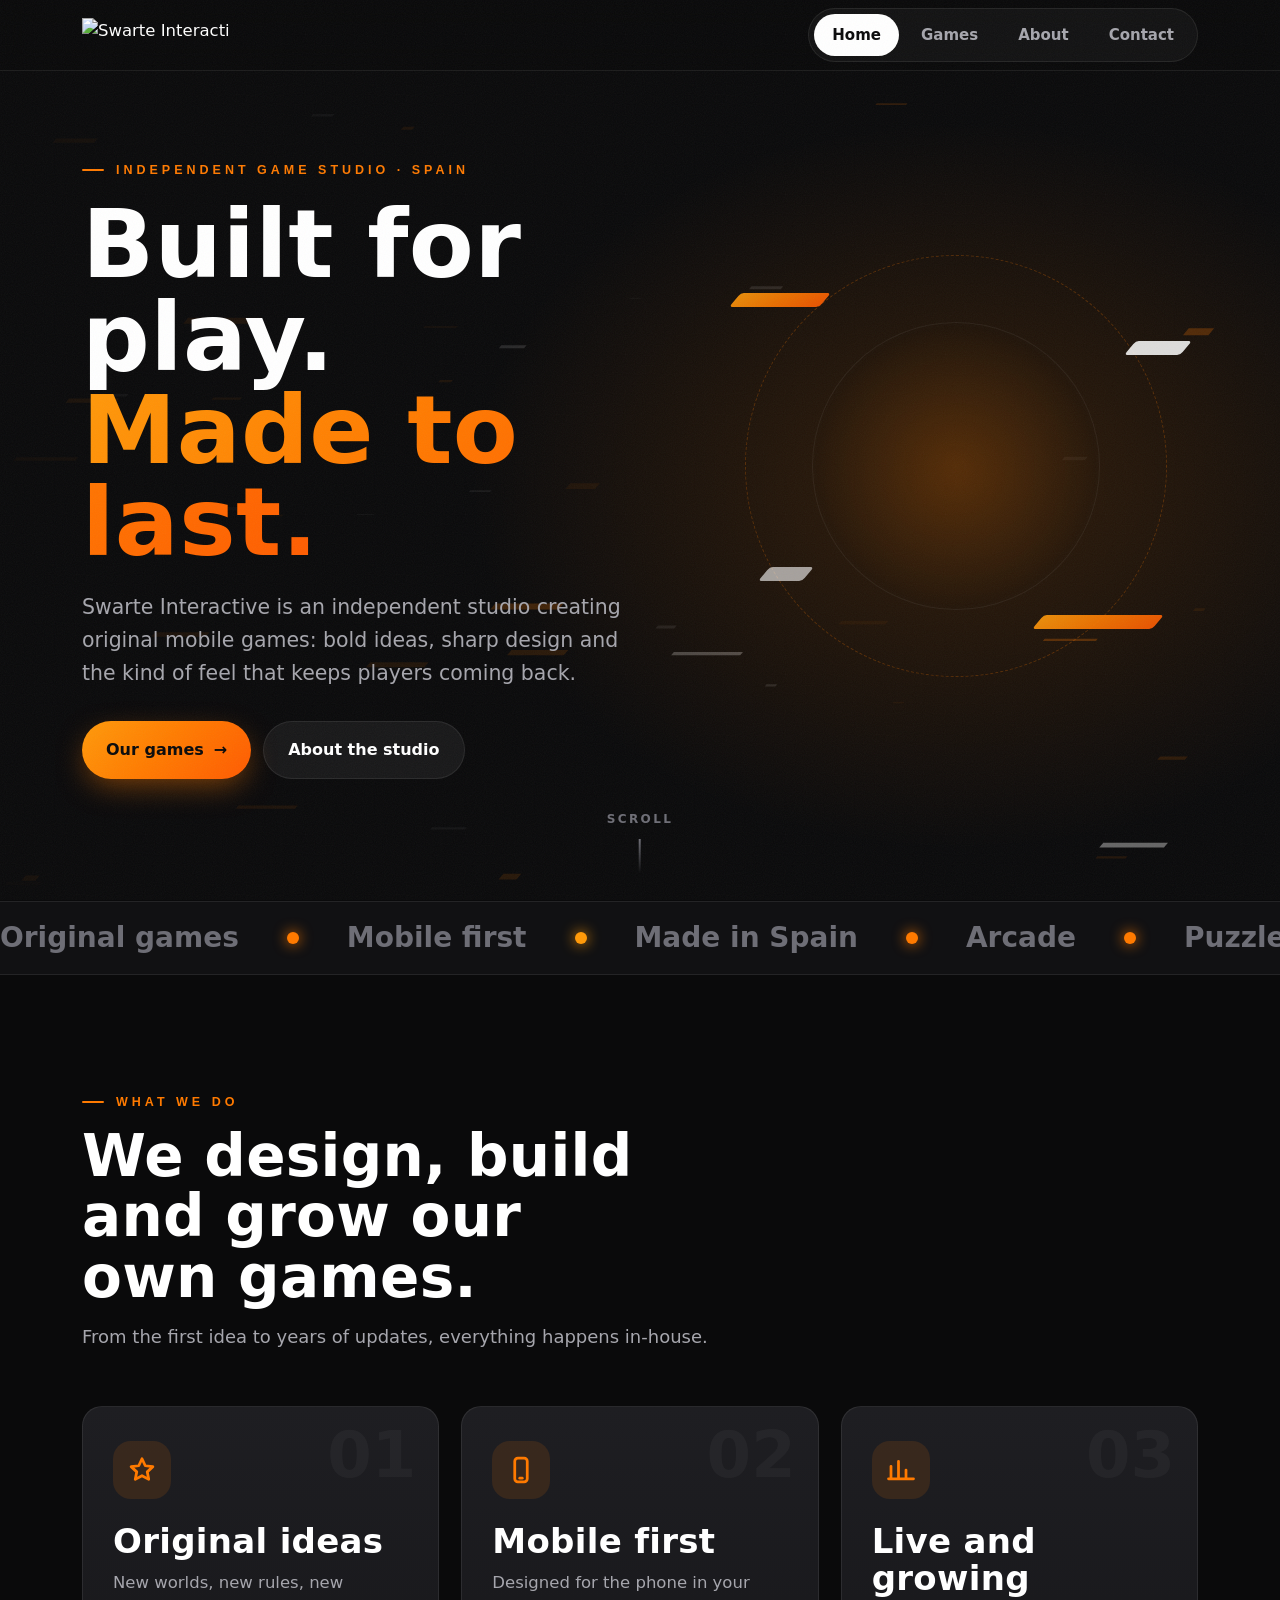
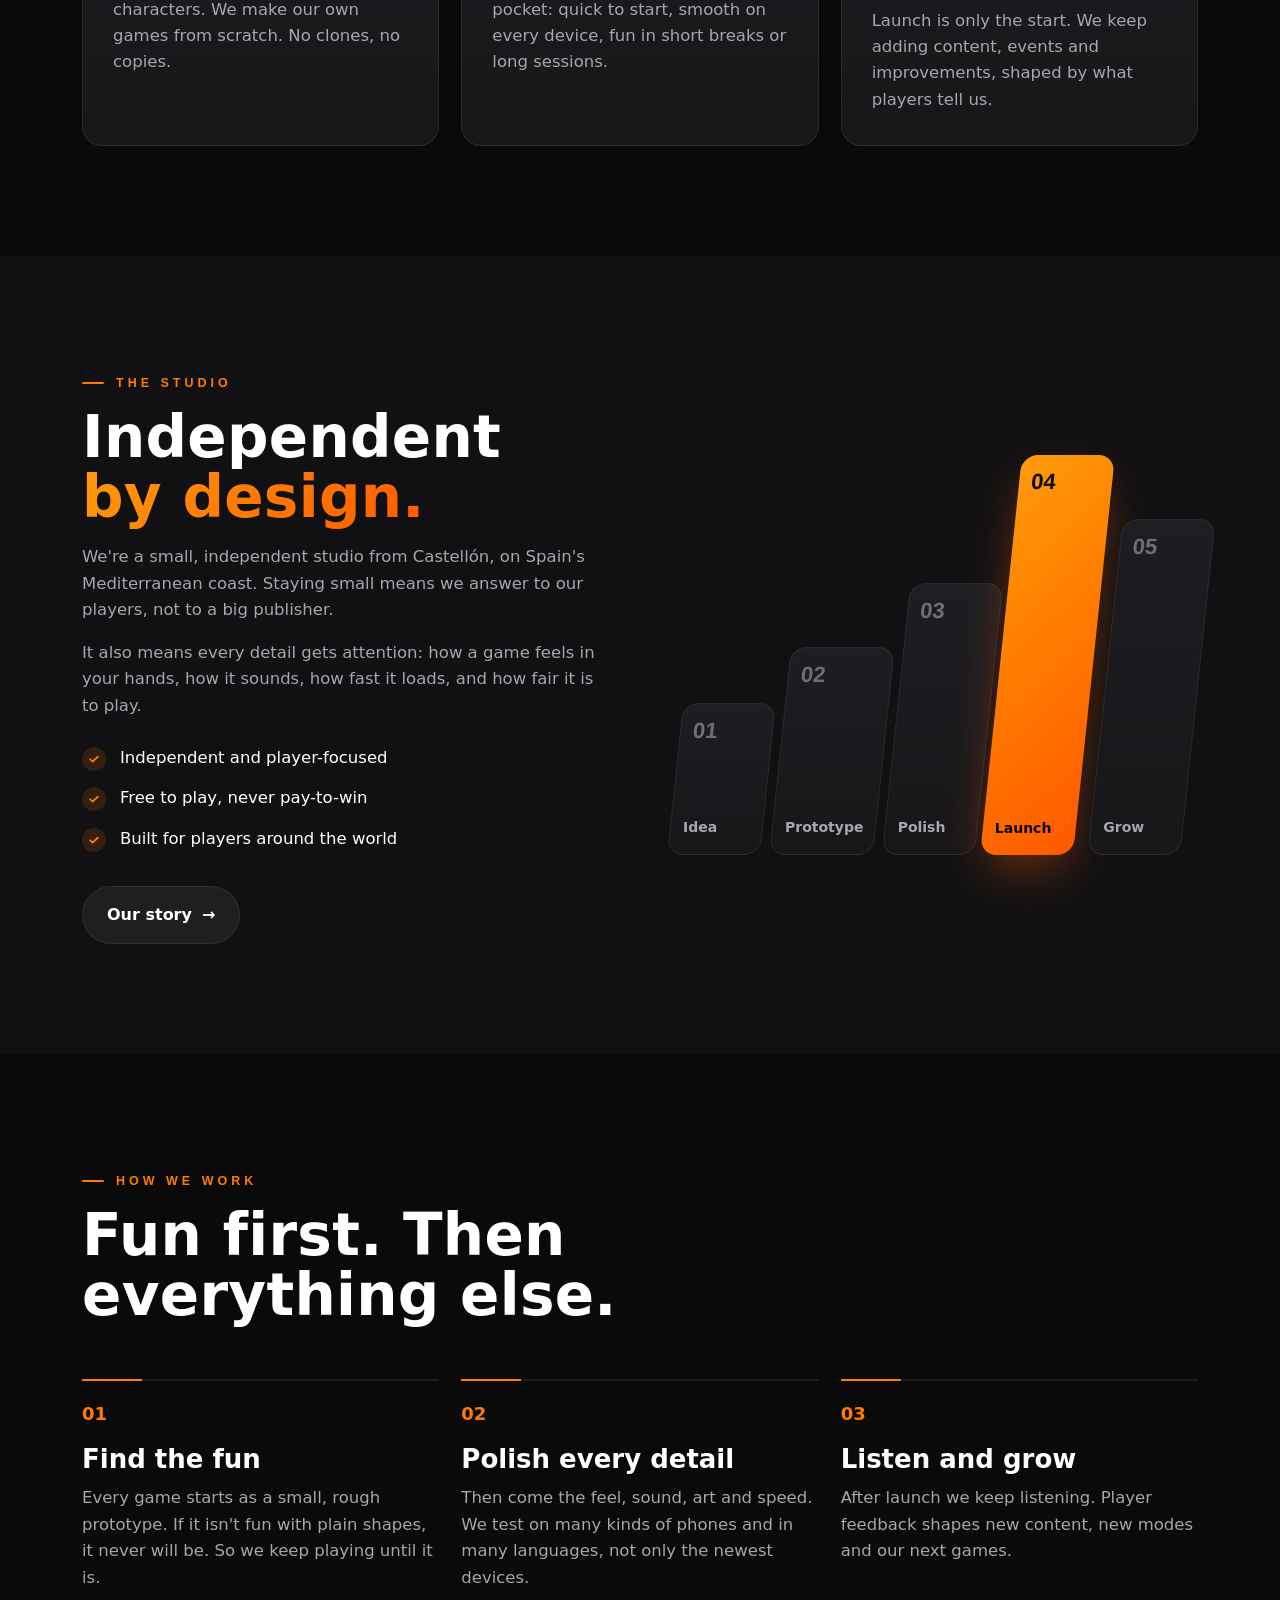
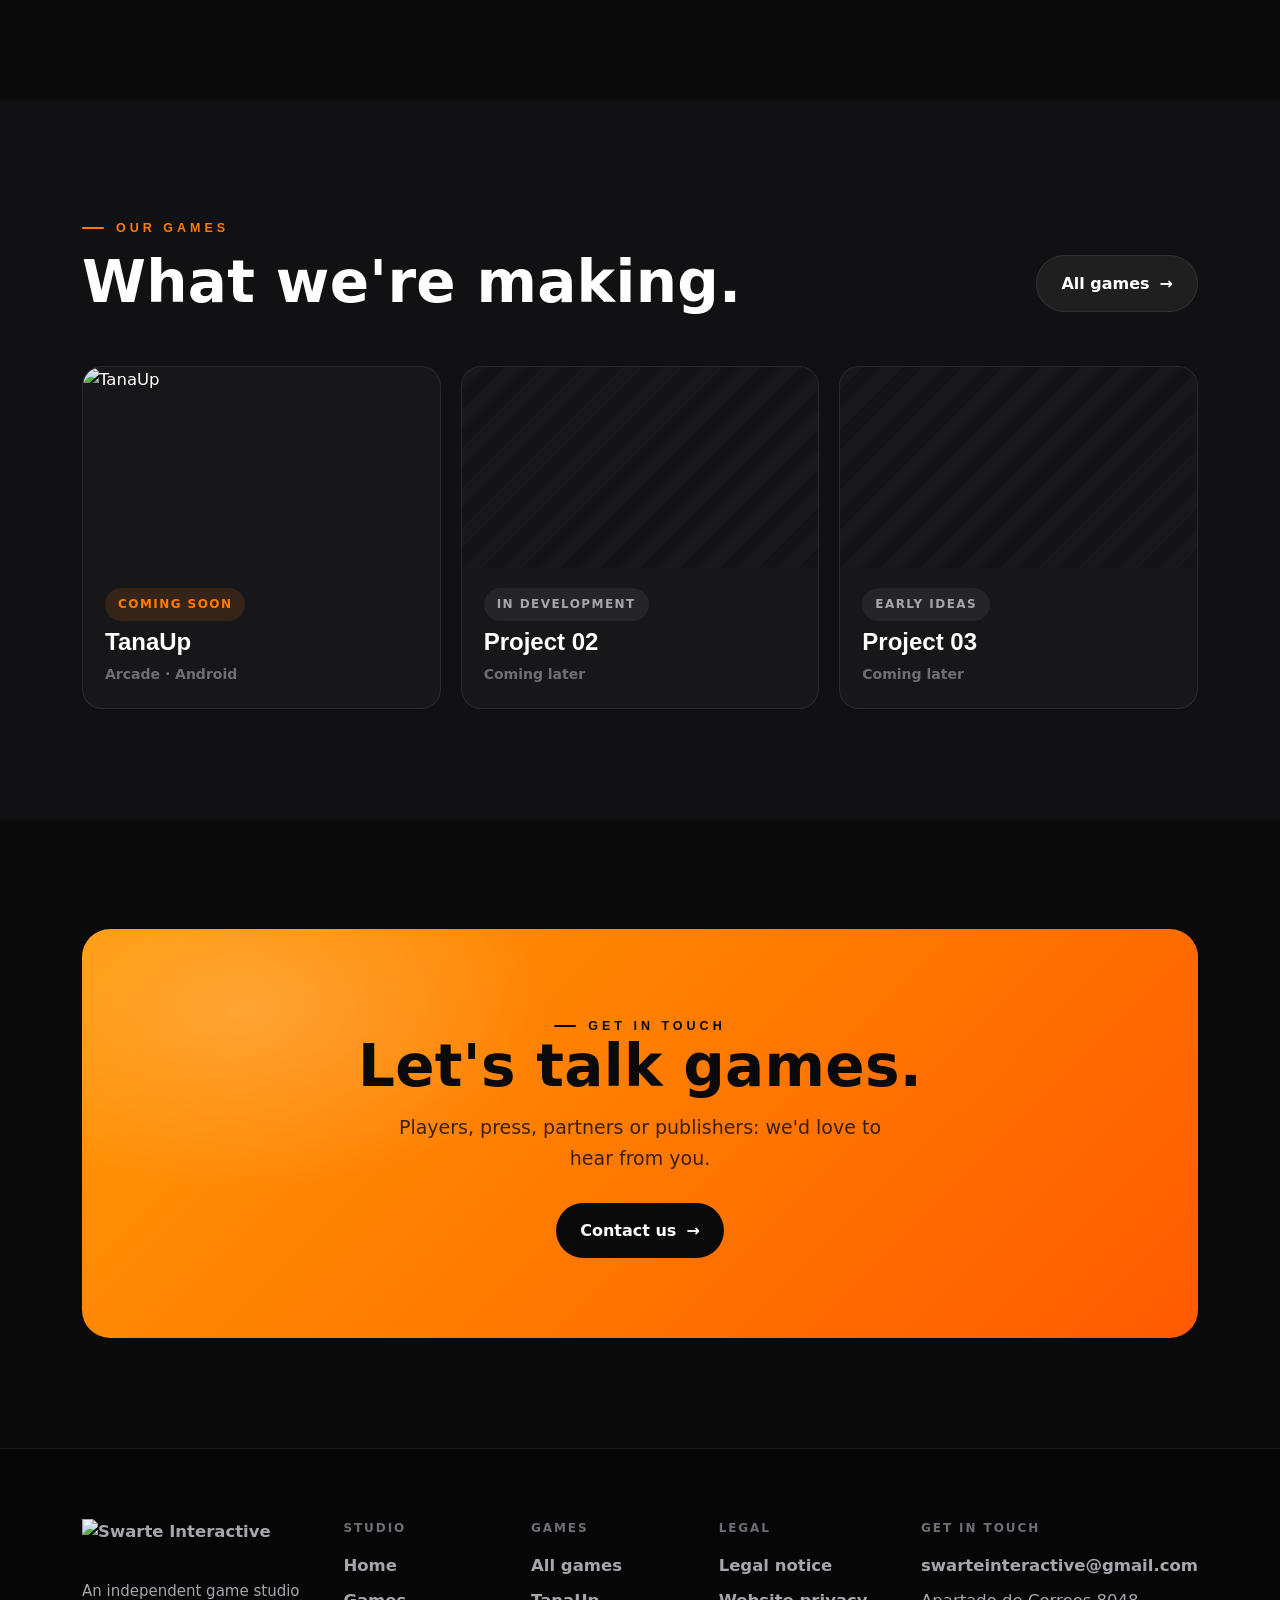
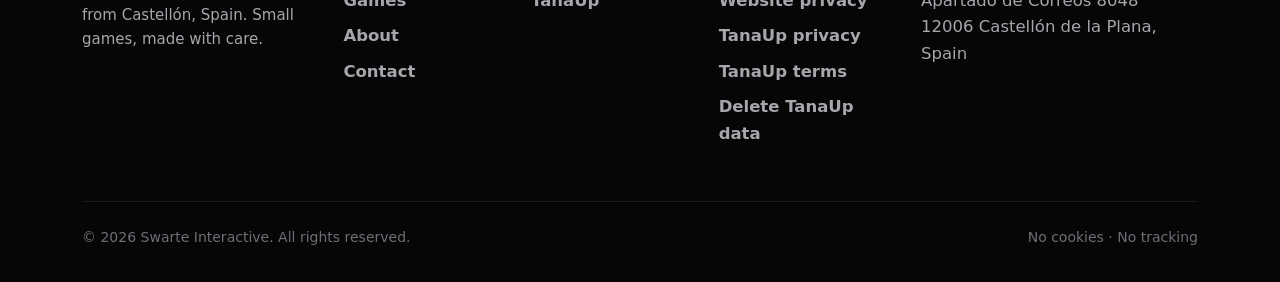
==== index.html @ c7f87360 "Add website pages" ====
<!doctype html>
<html lang="en">
<head>
<meta charset="utf-8">
<meta name="viewport" content="width=device-width,initial-scale=1,viewport-fit=cover">
<title>Swarte Interactive – independent game studio</title>
<meta name="description" content="Swarte Interactive is an independent game studio in Castellón, Spain, making bright, joyful mobile games.">
<meta property="og:title" content="Swarte Interactive – independent game studio">
<meta property="og:description" content="Swarte Interactive is an independent game studio in Castellón, Spain, making bright, joyful mobile games.">
<meta name="theme-color" content="#0a0a0b">
<meta property="og:image" content="https://swarteinteractive-design.github.io/brand/logo-original.jpg">
<link rel="icon" type="image/png" href="favicon.png">
<link rel="apple-touch-icon" href="brand/apple-touch-icon.png">
<link rel="stylesheet" href="fonts.css">
<link rel="stylesheet" href="site.css">
<script>/* studio intro: play once per visit */try{if(!sessionStorage.getItem('swIntro')&&!(window.matchMedia&&matchMedia('(prefers-reduced-motion: reduce)').matches))document.documentElement.classList.add('intro-on')}catch(e){document.documentElement.classList.add('intro-on')}</script>
</head>
<body class="">
<div id="intro" aria-label="Swarte Interactive intro">
  <video playsinline preload="auto"></video>
  <button class="intro-sound" type="button" hidden>🔊 Sound on</button>
  <button class="intro-skip" type="button">Skip ›</button>
</div>
<div class="grain" aria-hidden="true"></div>
<header class="top">
  <div class="wrap">
    <a class="brand" href="index.html"><img class="logo" src="brand/logo-full.png" alt="Swarte Interactive" width="1460" height="337"></a>
    <button class="menu-btn" aria-label="Menu" aria-expanded="false"><span></span><span></span><span></span></button>
    <ul class="tabs"><li><a href="index.html" aria-current="page">Home</a></li><li><a href="games.html">Games</a></li><li><a href="about.html">About</a></li><li><a href="contact.html">Contact</a></li></ul>
  </div>
</header>
<main>

<section class="hero hero-studio">
  <canvas data-scene="shards" aria-hidden="true"></canvas>
  <div class="wrap hs-grid">
    <div class="copy">
      <span class="eyebrow rv">Independent game studio · Spain</span>
      <h1 class="h-xl rv d1">Built for play.<br><span class="grad-t">Made to last.</span></h1>
      <p class="lead rv d2">Swarte Interactive is an independent studio creating original mobile games: bold ideas, sharp design and the kind of feel that keeps players coming back.</p>
      <div class="btns rv d3">
        <a class="btn sun" href="games.html">Our games <span class="arr">→</span></a>
        <a class="btn ghost" href="about.html">About the studio</a>
      </div>
    </div>
    <div class="hs-art rv d2" aria-hidden="true">
      <div class="ring r1"></div><div class="ring r2"></div>
      <span class="shard s1"></span><span class="shard s2"></span><span class="shard s3"></span><span class="shard s4"></span>
      <img src="brand/logo-mark.png" alt="">
    </div>
  </div>
  <div class="scroll-cue" aria-hidden="true">Scroll<i></i></div>
</section>

<div class="marquee" aria-hidden="true"><div class="track">
  <span>Original games</span><span>Mobile first</span><span>Made in Spain</span><span>Arcade</span><span>Puzzle</span><span>Casual</span><span>For players everywhere</span><span>Original games</span><span>Mobile first</span><span>Made in Spain</span><span>Arcade</span><span>Puzzle</span><span>Casual</span><span>For players everywhere</span>
</div></div>

<section>
  <div class="wrap">
    <div class="sec-head rv">
      <span class="eyebrow">What we do</span>
      <h2 class="h-l">We design, build and grow our own games.</h2>
      <p>From the first idea to years of updates, everything happens in-house.</p>
    </div>
    <div class="cards3">
      <div class="vcard rv"><span class="num">01</span><div class="ico" style="background:#ff7a0022"><svg viewBox="0 0 24 24" fill="none" stroke="#ff7a00" stroke-width="2.2" stroke-linecap="round" stroke-linejoin="round"><path d="M12 3l2.6 5.6 6.1.7-4.5 4.2 1.2 6L12 16.6 6.6 19.5l1.2-6L3.3 9.3l6.1-.7z"/></svg></div><h3 class="h-m">Original ideas</h3><p>New worlds, new rules, new characters. We make our own games from scratch. No clones, no copies.</p></div>
      <div class="vcard rv d1"><span class="num">02</span><div class="ico" style="background:#ff7a0022"><svg viewBox="0 0 24 24" fill="none" stroke="#ff7a00" stroke-width="2.2" stroke-linecap="round" stroke-linejoin="round"><rect x="7" y="2.5" width="10" height="19" rx="2.5"/><path d="M11 18.5h2"/></svg></div><h3 class="h-m">Mobile first</h3><p>Designed for the phone in your pocket: quick to start, smooth on every device, fun in short breaks or long sessions.</p></div>
      <div class="vcard rv d2"><span class="num">03</span><div class="ico" style="background:#ff7a0022"><svg viewBox="0 0 24 24" fill="none" stroke="#ff7a00" stroke-width="2.2" stroke-linecap="round" stroke-linejoin="round"><path d="M4 19V9M10 19V5M16 19v-7M22 19H2"/></svg></div><h3 class="h-m">Live and growing</h3><p>Launch is only the start. We keep adding content, events and improvements, shaped by what players tell us.</p></div>
    </div>
  </div>
</section>

<section class="alt">
  <div class="wrap split">
    <div class="rv">
      <span class="eyebrow">The studio</span>
      <h2 class="h-l">Independent <span class="grad-t">by design.</span></h2>
      <p>We're a small, independent studio from Castellón, on Spain's Mediterranean coast. Staying small means we answer to our players, not to a big publisher.</p>
      <p>It also means every detail gets attention: how a game feels in your hands, how it sounds, how fast it loads, and how fair it is to play.</p>
      <ul class="checks">
        <li>Independent and player-focused</li>
        <li>Free to play, never pay-to-win</li>
        <li>Built for players around the world</li>
      </ul>
      <div class="btns" style="margin-top:34px"><a class="btn ghost" href="about.html">Our story <span class="arr">→</span></a></div>
    </div>
    <div class="pillars rv d1" aria-hidden="true">
      <div class="pl"><b>01</b><span>Idea</span></div>
      <div class="pl"><b>02</b><span>Prototype</span></div>
      <div class="pl"><b>03</b><span>Polish</span></div>
      <div class="pl hot"><b>04</b><span>Launch</span></div>
      <div class="pl"><b>05</b><span>Grow</span></div>
    </div>
  </div>
</section>

<section>
  <div class="wrap">
    <div class="sec-head rv">
      <span class="eyebrow">How we work</span>
      <h2 class="h-l">Fun first. Then everything else.</h2>
    </div>
    <div class="steps">
      <div class="step rv"><h3>Find the fun</h3><p>Every game starts as a small, rough prototype. If it isn't fun with plain shapes, it never will be. So we keep playing until it is.</p></div>
      <div class="step rv d1"><h3>Polish every detail</h3><p>Then come the feel, sound, art and speed. We test on many kinds of phones and in many languages, not only the newest devices.</p></div>
      <div class="step rv d2"><h3>Listen and grow</h3><p>After launch we keep listening. Player feedback shapes new content, new modes and our next games.</p></div>
    </div>
  </div>
</section>

<section class="alt">
  <div class="wrap">
    <div class="sec-head rv" style="display:flex;justify-content:space-between;align-items:flex-end;gap:20px;max-width:none;flex-wrap:wrap">
      <div><span class="eyebrow">Our games</span><h2 class="h-l" style="margin-bottom:0">What we're making.</h2></div>
      <a class="btn ghost" href="games.html">All games <span class="arr">→</span></a>
    </div>
    <div class="gtiles">
      <a class="gtile rv" href="tanaup/index.html">
        <img src="tanaup/img/feature.webp" alt="TanaUp" width="1024" height="500">
        <div><span class="chip">Coming soon</span><h3>TanaUp</h3><p>Arcade · Android</p></div>
      </a>
      <div class="gtile lock rv d1"><div class="ph"><img src="brand/logo-mark.png" alt=""></div><div><span class="chip">In development</span><h3>Project 02</h3><p>Coming later</p></div></div>
      <div class="gtile lock rv d2"><div class="ph"><img src="brand/logo-mark.png" alt=""></div><div><span class="chip">Early ideas</span><h3>Project 03</h3><p>Coming later</p></div></div>
    </div>
  </div>
</section>

<section>
  <div class="wrap">
    <div class="cta rv">
      <img src="brand/logo-mark-dark.png" alt="" aria-hidden="true" style="position:absolute;left:4%;top:50%;transform:translateY(-50%);width:170px;opacity:.12">
      <span class="eyebrow" style="color:#0a0a0b">Get in touch</span>
      <h2 class="h-l">Let's talk games.</h2>
      <p>Players, press, partners or publishers: we'd love to hear from you.</p>
      <div class="btns"><a class="btn dark" href="contact.html">Contact us <span class="arr">→</span></a></div>
    </div>
  </div>
</section>

</main>
<footer>
  <div class="wrap">
    <div class="fgrid">
      <div class="fbrand">
        <a class="brand" href="index.html"><img class="logo" src="brand/logo-full.png" alt="Swarte Interactive" width="1460" height="337"></a>
        <p>An independent game studio from Castellón, Spain. Small games, made with care.</p>
      </div>
      <div><h4>Studio</h4><ul><li><a href="index.html">Home</a></li><li><a href="games.html">Games</a></li><li><a href="about.html">About</a></li><li><a href="contact.html">Contact</a></li></ul></div>
      <div><h4>Games</h4><ul><li><a href="games.html">All games</a></li><li><a href="tanaup/index.html">TanaUp</a></li></ul></div>
      <div><h4>Legal</h4><ul><li><a href="legal.html">Legal notice</a></li><li><a href="legal.html#privacy">Website privacy</a></li><li><a href="tanaup/privacy.html">TanaUp privacy</a></li><li><a href="tanaup/terms.html">TanaUp terms</a></li><li><a href="tanaup/delete-data.html">Delete TanaUp data</a></li></ul></div>
      <div><h4>Get in touch</h4><ul><li><a href="mailto:swarteinteractive@gmail.com">swarteinteractive@gmail.com</a></li><li><span style="color:var(--muted)">Apartado de Correos 8048<br>12006 Castellón de la Plana, Spain</span></li></ul></div>
    </div>
    <div class="fbottom"><span>© <span id="yr">2026</span> Swarte Interactive. All rights reserved.</span><span>No cookies · No tracking</span></div>
  </div>
</footer>
<script src="site.js"></script>
</body>
</html>
---- fonts.css ----
/* Fonts are hosted on this site (no requests to Google or anyone else). Licence: SIL Open Font License 1.1 */
@font-face{font-family:"Saira";src:url(fonts/saira-var.woff2) format("woff2");font-weight:100 900;font-stretch:50% 125%;font-display:swap}
@font-face{font-family:"Inter";src:url(fonts/inter-400.woff2) format("woff2");font-weight:400;font-display:swap}
@font-face{font-family:"Inter";src:url(fonts/inter-500.woff2) format("woff2");font-weight:500;font-display:swap}
@font-face{font-family:"Inter";src:url(fonts/inter-600.woff2) format("woff2");font-weight:600;font-display:swap}
@font-face{font-family:"Inter";src:url(fonts/inter-700.woff2) format("woff2");font-weight:700;font-display:swap}
@font-face{font-family:"Inter";src:url(fonts/inter-800.woff2) format("woff2");font-weight:800 900;font-display:swap}
@font-face{font-family:"Nunito";src:url(fonts/nunito-400.woff2) format("woff2");font-weight:400 600;font-display:swap}
@font-face{font-family:"Nunito";src:url(fonts/nunito-700.woff2) format("woff2");font-weight:700;font-display:swap}
@font-face{font-family:"Nunito";src:url(fonts/nunito-800.woff2) format("woff2");font-weight:800;font-display:swap}
@font-face{font-family:"Nunito";src:url(fonts/nunito-900.woff2) format("woff2");font-weight:900;font-display:swap}
@font-face{font-family:"Lilita One";src:url(fonts/lilita-one.woff2) format("woff2");font-weight:400;font-display:swap}
---- site.css ----
/* Swarte Interactive — shared site styles */
:root{
  /* Swarte Interactive brand — see BRAND.md */
  --bg:#0a0a0b; --bg2:#111113; --card:#17171a; --card2:#1e1e22; --line:rgba(255,255,255,.08);
  --fg:#ffffff; --muted:#a6a6ad; --dim:#6e6e76;
  --orange:#ff7a00; --orange-l:#ff9a0a; --orange-d:#ff5a00;
  --grad:linear-gradient(135deg,#ff9a0a 0%,#ff7a00 50%,#ff5a00 100%);
  /* accent slots (studio pages = all orange; TanaUp page restores the game colours via .game) */
  --sun:var(--orange); --violet:var(--orange-d); --pink:var(--orange-l); --mint:var(--orange); --sky:var(--orange-l);
  --display:"Saira",system-ui,sans-serif; --dw:800; --ds:118%;
  --body:"Inter",system-ui,-apple-system,"Segoe UI",sans-serif;
  --r:20px;
  color-scheme:dark;
}
*{box-sizing:border-box}
html{scroll-behavior:smooth}
body{margin:0;background:var(--bg);color:var(--fg);font:400 17px/1.6 var(--body);-webkit-font-smoothing:antialiased;overflow-x:hidden}
img,svg,canvas{display:block;max-width:100%}
a{color:inherit}
.wrap{max-width:1160px;margin:0 auto;padding-left:max(22px,env(safe-area-inset-left,0px));padding-right:max(22px,env(safe-area-inset-right,0px))}
.grain{position:fixed;inset:0;pointer-events:none;z-index:100;opacity:.05;
  background-image:url("data:image/svg+xml,%3Csvg xmlns='http://www.w3.org/2000/svg' width='160' height='160'%3E%3Cfilter id='n'%3E%3CfeTurbulence type='fractalNoise' baseFrequency='.9' numOctaves='3'/%3E%3C/filter%3E%3Crect width='100%25' height='100%25' filter='url(%23n)'/%3E%3C/svg%3E")}

/* ---------- header / tabs ---------- */
.top{position:sticky;top:0;z-index:50;background:rgba(10,10,11,.72);backdrop-filter:blur(14px) saturate(140%);-webkit-backdrop-filter:blur(14px) saturate(140%);border-bottom:1px solid var(--line)}
.top .wrap{display:flex;align-items:center;justify-content:space-between;height:70px;gap:20px}
.brand{display:flex;align-items:center;gap:12px;text-decoration:none;white-space:nowrap}
.brand .mark{width:34px;height:34px}
.brand .name{font:var(--dw) 21px/1 var(--display);font-stretch:var(--ds);letter-spacing:.4px}
.brand .name small{display:block;font:800 10px/1 var(--body);letter-spacing:.32em;text-transform:uppercase;color:var(--muted);margin-top:4px}
.tabs{display:flex;gap:4px;list-style:none;margin:0;padding:5px;border-radius:999px;background:rgba(255,255,255,.04);border:1px solid var(--line)}
.tabs a{display:block;padding:9px 18px;border-radius:999px;text-decoration:none;font-weight:800;font-size:15px;color:var(--muted);transition:color .2s,background .2s}
.tabs a:hover{color:var(--fg)}
.tabs a[aria-current="page"]{background:var(--fg);color:var(--bg)}
.menu-btn{display:none;background:none;border:1px solid var(--line);border-radius:12px;width:44px;height:44px;color:var(--fg);cursor:pointer}
.menu-btn span{display:block;width:18px;height:2px;background:currentColor;margin:4px auto;border-radius:2px}

/* ---------- buttons ---------- */
.btns{display:flex;flex-wrap:wrap;gap:12px}
.btn{display:inline-flex;align-items:center;gap:10px;padding:15px 24px;border-radius:999px;font-weight:900;font-size:16px;text-decoration:none;transition:transform .18s,box-shadow .18s,background .18s;border:0;cursor:pointer}
.btn:hover{transform:translateY(-2px)}
.btn.sun{background:var(--grad);color:#0a0a0b;box-shadow:0 10px 30px -6px rgba(255,122,0,.5)}
.btn.ghost{background:rgba(255,255,255,.06);color:var(--fg);border:1px solid var(--line)}
.btn.ghost:hover{background:rgba(255,255,255,.1)}
.btn .arr{transition:transform .18s}
.btn:hover .arr{transform:translateX(3px)}
.btn.play{background:#fff;color:#111}
.btn.play svg{width:22px;height:22px}
.btn.play[aria-disabled="true"]{cursor:default}
.btn.play[aria-disabled="true"]:hover{transform:none}
.btn.play .two{display:flex;flex-direction:column;line-height:1.1;text-align:left}
.btn.play .two small{font-size:11px;font-weight:700;opacity:.65;letter-spacing:.04em;text-transform:uppercase}

/* ---------- type ---------- */
.eyebrow{display:inline-flex;align-items:center;gap:12px;font-family:"Saira",sans-serif;font-stretch:118%;font-weight:600;font-size:12.5px;letter-spacing:.32em;text-transform:uppercase;color:var(--mint)}
.eyebrow::before{content:"";width:22px;height:2px;background:currentColor;border-radius:2px}
h1,h2,h3{text-wrap:balance}
.h-xl{font:var(--dw) clamp(46px,7.4vw,96px)/.98 var(--display);font-stretch:var(--ds);margin:18px 0 22px;letter-spacing:.4px}
.h-l{font:var(--dw) clamp(36px,5vw,58px)/1.04 var(--display);font-stretch:var(--ds);margin:14px 0 16px;letter-spacing:.3px}
.h-m{font:var(--dw) clamp(26px,3vw,34px)/1.1 var(--display);font-stretch:var(--ds);margin:0 0 10px;letter-spacing:.3px}
.lead{font-size:clamp(18px,1.6vw,21px);color:var(--muted);max-width:560px;margin:0 0 32px}
.sun-t{color:var(--sun)} .violet-t{color:var(--violet)} .pink-t{color:var(--pink)} .mint-t{color:var(--mint)}
.grad-t{background:var(--grad);-webkit-background-clip:text;background-clip:text;color:transparent}

/* ---------- sections ---------- */
section{padding:110px 0;position:relative}
.alt{background:var(--bg2)}
.sec-head{max-width:640px;margin-bottom:54px}
.sec-head p{color:var(--muted);margin:0;font-size:18px}
.center{text-align:center;margin-left:auto;margin-right:auto}
.center .eyebrow::before{display:none}

/* ---------- home hero ---------- */
.hero{position:relative;min-height:calc(100vh - 70px);min-height:calc(100svh - 70px);display:flex;align-items:center;overflow:hidden;padding:80px 0 120px}
.hero canvas{position:absolute;inset:0;width:100%;height:100%}
.hero::after{content:"";position:absolute;inset:0;pointer-events:none;background:
  radial-gradient(900px 520px at 80% 35%,rgba(255,122,0,.18),transparent 70%),
  radial-gradient(600px 400px at 5% 90%,rgba(255,90,0,.10),transparent 70%),
  linear-gradient(90deg,rgba(10,10,11,.92) 0%,rgba(10,10,11,.55) 45%,rgba(10,10,11,0) 75%)}
.hero .wrap{position:relative;z-index:2;width:100%}
.hero .copy{max-width:640px}
.scroll-cue{position:absolute;left:50%;bottom:28px;z-index:2;transform:translateX(-50%);font-size:12px;font-weight:800;letter-spacing:.2em;text-transform:uppercase;color:var(--dim);display:flex;flex-direction:column;align-items:center;gap:10px}
.scroll-cue i{width:2px;height:34px;background:linear-gradient(var(--dim),transparent);animation:cue 1.8s ease-in-out infinite}
@keyframes cue{0%{transform:scaleY(0);transform-origin:top}50%{transform:scaleY(1);transform-origin:top}51%{transform-origin:bottom}100%{transform:scaleY(0);transform-origin:bottom}}

/* marquee */
.marquee{overflow:hidden;border-block:1px solid var(--line);background:var(--bg2);padding:22px 0}
.marquee .track{display:flex;gap:48px;width:max-content;animation:slide 32s linear infinite;font:var(--dw) 28px/1 var(--display);font-stretch:var(--ds);color:var(--dim);white-space:nowrap}
.marquee .track span{display:flex;align-items:center;gap:48px}
.marquee .track span::after{content:"";width:12px;height:12px;border-radius:50%;background:var(--sun);box-shadow:0 0 14px var(--sun)}
.marquee .track span:nth-child(3n+2)::after{background:var(--pink);box-shadow:0 0 14px var(--pink)}
.marquee .track span:nth-child(3n)::after{background:var(--mint);box-shadow:0 0 14px var(--mint)}
@keyframes slide{to{transform:translateX(-50%)}}

/* value cards */
.cards3{display:grid;grid-template-columns:repeat(3,1fr);gap:22px}
.vcard{position:relative;background:linear-gradient(180deg,var(--card2),var(--card));border:1px solid var(--line);border-radius:var(--r);padding:34px 30px 32px;overflow:hidden;transition:transform .25s,border-color .25s}
.vcard:hover{transform:translateY(-4px);border-color:rgba(255,255,255,.18)}
.vcard .ico{width:58px;height:58px;border-radius:18px;display:grid;place-items:center;margin-bottom:24px}
.vcard .ico svg{width:30px;height:30px}
.vcard p{margin:0;color:var(--muted)}
.vcard .num{position:absolute;right:22px;top:16px;font:var(--dw) 64px/1 var(--display);font-stretch:var(--ds);color:rgba(255,255,255,.04)}

/* split */
.split{display:grid;grid-template-columns:1fr 1fr;gap:70px;align-items:center}
.split p{color:var(--muted)}
.checks{list-style:none;padding:0;margin:26px 0 0;display:grid;gap:14px}
.checks li{display:flex;gap:14px;align-items:flex-start}
.checks li::before{content:"";flex:none;width:24px;height:24px;margin-top:2px;border-radius:50%;background:rgba(255,122,0,.14) url("data:image/svg+xml,%3Csvg xmlns='http://www.w3.org/2000/svg' viewBox='0 0 24 24'%3E%3Cpath d='M7 12.5l3.2 3L17 9' fill='none' stroke='%23ff7a00' stroke-width='2.6' stroke-linecap='round' stroke-linejoin='round'/%3E%3C/svg%3E") center/18px no-repeat}

/* phone visual */
.stage{position:relative;height:520px;display:grid;place-items:center}
.stage .glow{position:absolute;width:420px;height:420px;border-radius:50%;background:radial-gradient(circle,rgba(255,122,0,.35),transparent 65%);filter:blur(10px)}
.phone{position:relative;width:250px;height:500px;border-radius:44px;padding:12px;background:linear-gradient(145deg,#2c2c31,#0e0e10);box-shadow:0 40px 80px -20px rgba(0,0,0,.7),inset 0 0 0 1px rgba(255,255,255,.12);transform:rotate(-6deg)}
.phone .screen{position:relative;height:100%;border-radius:34px;overflow:hidden;background:linear-gradient(180deg,#141416 0%,#2a1608 45%,#ff5a00 85%,#ff9a0a 100%)}
.phone .notch{position:absolute;top:10px;left:50%;width:76px;height:22px;margin-left:-38px;border-radius:12px;background:#0d0b1f;z-index:3}
.phone .plat{position:absolute;height:10px;border-radius:6px;background:rgba(255,255,255,.85)}
.phone .pb{position:absolute;left:50%;width:40px;height:40px;margin-left:-20px;border-radius:50%;background:radial-gradient(circle at 34% 30%,#fff 0 12%,#ffe066 42%,#ff9d00);box-shadow:0 0 26px rgba(255,220,100,.8);animation:pb 1.4s cubic-bezier(.45,0,.55,1) infinite}
@keyframes pb{0%,100%{bottom:96px;transform:scale(1.15,.85)}10%,90%{transform:none}50%{bottom:250px}}
.phone .score{position:absolute;top:46px;left:0;right:0;text-align:center;font:var(--dw) 44px/1 var(--display);font-stretch:var(--ds);color:#fff;text-shadow:0 4px 0 rgba(0,0,0,.18)}
.phone .combo{position:absolute;top:96px;left:0;right:0;text-align:center;font-weight:900;font-size:13px;letter-spacing:.2em;color:#fff6c7}
.float{position:absolute;padding:12px 16px;border-radius:16px;background:rgba(23,23,26,.88);backdrop-filter:blur(8px);border:1px solid var(--line);font-weight:800;font-size:14px;display:flex;align-items:center;gap:10px;box-shadow:0 20px 40px -12px rgba(0,0,0,.6);animation:floaty 5s ease-in-out infinite}
.float b{font:var(--dw) 22px/1 var(--display);font-stretch:var(--ds)}
.float.f1{left:2%;top:18%}
.float.f2{right:0;bottom:20%;animation-delay:-2.5s}
@keyframes floaty{0%,100%{transform:translateY(0)}50%{transform:translateY(-12px)}}

/* steps */
.steps{display:grid;grid-template-columns:repeat(3,1fr);gap:22px;counter-reset:s}
.step{padding:30px 0 0;border-top:2px solid var(--line);position:relative}
.step::before{counter-increment:s;content:"0" counter(s);position:absolute;top:-2px;left:0;padding-top:24px;font:var(--dw) 18px/1 var(--display);font-stretch:var(--ds);color:var(--sun);border-top:2px solid var(--sun);width:60px}
.step h3{font:var(--dw) 26px/1.15 var(--display);font-stretch:var(--ds);margin:34px 0 10px}
.step p{margin:0;color:var(--muted)}

/* cta */
.cta{position:relative;border-radius:28px;overflow:hidden;padding:80px 60px;text-align:center;background:
  radial-gradient(500px 300px at 15% 20%,rgba(255,255,255,.18),transparent 60%),var(--grad)}
.cta .h-l{margin-top:0}
.cta p{color:rgba(10,10,11,.8);max-width:520px;margin:0 auto 30px;font-size:19px}
.cta .btns{justify-content:center}
.cta .btn.dark{background:#0a0a0b;color:#fff}
.cta .h-l{color:#0a0a0b}
.cta .b{position:absolute;border-radius:50%;background:radial-gradient(circle at 34% 30%,#fff 0 12%,rgba(255,255,255,.55) 45%,rgba(255,255,255,.15));opacity:.5}

/* page header (inner pages) */
.phead{position:relative;padding:110px 0 70px;overflow:hidden}
.phead::before{content:"";position:absolute;inset:0;background:radial-gradient(700px 360px at 85% 10%,rgba(255,122,0,.16),transparent 70%),radial-gradient(500px 300px at 0% 100%,rgba(255,154,10,.06),transparent 70%)}
.phead .wrap{position:relative}
.phead p{color:var(--muted);font-size:19px;max-width:600px;margin:0}

/* games list */
.gcard{display:grid;grid-template-columns:1.1fr 1fr;border-radius:32px;overflow:hidden;background:var(--card);border:1px solid var(--line);text-decoration:none;transition:transform .3s,border-color .3s}
.gcard:hover{transform:translateY(-4px);border-color:rgba(255,255,255,.2)}
.gart{position:relative;min-height:440px;overflow:hidden;background:radial-gradient(circle at 25% 15%,rgba(255,255,255,.22),transparent 40%),linear-gradient(155deg,#6a3dff 0%,#c04dd6 45%,#ff6fae 70%,#ffb347 100%);display:grid;place-items:center}
.gart .word{position:relative;z-index:2;font:var(--dw) clamp(64px,9vw,112px)/1 var(--display);font-stretch:var(--ds);color:#fff;letter-spacing:1px;transform:rotate(-5deg);text-shadow:0 7px 0 rgba(70,20,130,.35),0 20px 50px rgba(0,0,0,.25)}
.gart .gb{position:absolute;border-radius:50%}
.gart .plat{position:absolute;height:12px;border-radius:7px;background:rgba(255,255,255,.75)}
.ginfo{padding:46px 46px 42px;display:flex;flex-direction:column;gap:16px}
.chip{align-self:flex-start;font-size:12px;font-weight:800;letter-spacing:.12em;text-transform:uppercase;padding:7px 13px;border-radius:999px;background:rgba(255,122,0,.13);color:var(--orange)}
.ginfo h2{font:var(--dw) 48px/1 var(--display);font-stretch:var(--ds);margin:0;color:var(--sun)}
.ginfo p{margin:0;color:var(--muted)}
.meta-row{display:flex;flex-wrap:wrap;gap:8px}
.meta-row span{font-size:13px;font-weight:800;padding:6px 12px;border-radius:10px;background:rgba(255,255,255,.06);color:var(--muted)}
.more{margin-top:auto;font-weight:900;color:var(--fg);display:inline-flex;gap:8px;align-items:center}
.gcard:hover .more .arr{transform:translateX(4px)}
.more .arr{transition:transform .2s}
.soon{margin-top:22px;border:2px dashed rgba(255,255,255,.14);border-radius:32px;padding:46px;display:flex;align-items:center;gap:28px}
.soon .q{flex:none;width:84px;height:84px;border-radius:24px;display:grid;place-items:center;background:rgba(255,255,255,.05);font:var(--dw) 44px/1 var(--display);font-stretch:var(--ds);color:var(--dim)}
.soon h3{font:var(--dw) 28px/1.1 var(--display);font-stretch:var(--ds);margin:0 0 6px}
.soon p{margin:0;color:var(--muted)}

/* game page */
.ghero{position:relative;overflow:hidden;padding:100px 0 110px;background:radial-gradient(circle at 20% 10%,rgba(255,255,255,.18),transparent 40%),linear-gradient(155deg,#4b2bd6 0%,#8e3fd9 40%,#e2569e 75%,#ff9a62 100%)}
.ghero .wrap{position:relative;z-index:2;display:grid;grid-template-columns:1.1fr .9fr;gap:40px;align-items:center}
.ghero .logo{font:var(--dw) clamp(72px,11vw,140px)/.9 var(--display);font-stretch:var(--ds);color:#fff;transform:rotate(-4deg);transform-origin:left;margin:10px 0 28px;text-shadow:0 8px 0 rgba(60,15,120,.35),0 24px 60px rgba(0,0,0,.25)}
.ghero p{color:rgba(255,255,255,.88);font-size:20px;max-width:520px;margin:0 0 30px}
.ghero .eyebrow{color:#fff}
.ghero canvas{position:absolute;inset:0;width:100%;height:100%;opacity:.9}
.feat-grid{display:grid;grid-template-columns:repeat(3,1fr);gap:20px}
.feat{background:var(--card);border:1px solid var(--line);border-radius:22px;padding:28px}
.feat .em{font-size:30px;margin-bottom:14px;display:block}
.feat h3{font:var(--dw) 23px/1.15 var(--display);font-stretch:var(--ds);margin:0 0 8px}
.feat p{margin:0;color:var(--muted);font-size:16px}
.modes{display:grid;grid-template-columns:repeat(4,1fr);gap:18px}
.mode{border-radius:22px;padding:28px 24px;min-height:220px;display:flex;flex-direction:column;justify-content:flex-end;position:relative;overflow:hidden}
.mode h3{font:var(--dw) 28px/1 var(--display);font-stretch:var(--ds);margin:0 0 8px;color:#fff}
.mode p{margin:0;color:rgba(255,255,255,.85);font-size:15px}
.mode .tagm{position:absolute;top:20px;left:24px;font-size:11px;font-weight:900;letter-spacing:.16em;text-transform:uppercase;color:rgba(255,255,255,.75)}
.m1{background:linear-gradient(160deg,#5b3dff,#9b5cff)}
.m2{background:linear-gradient(160deg,#ff4d6d,#ff9a3d)}
.m3{background:linear-gradient(160deg,#7a2fd0,#e05cd8)}
.m4{background:linear-gradient(160deg,#0fa58a,#4fe3c1)}
.stats{display:grid;grid-template-columns:repeat(4,1fr);gap:18px;text-align:center}
.stat{padding:30px 10px;border-radius:22px;background:var(--card);border:1px solid var(--line)}
.stat b{display:block;font:var(--dw) clamp(42px,5vw,60px)/1 var(--display);font-stretch:var(--ds)}
.stat span{color:var(--muted);font-weight:800;font-size:15px}
.faq{max-width:780px;margin:0 auto;display:grid;gap:12px}
.faq details{background:var(--card);border:1px solid var(--line);border-radius:18px;padding:0 24px}
.faq summary{cursor:pointer;list-style:none;font-weight:900;font-size:18px;padding:22px 0;display:flex;justify-content:space-between;gap:16px}
.faq summary::-webkit-details-marker{display:none}
.faq summary::after{content:"+";font:var(--dw) 26px/1 var(--display);font-stretch:var(--ds);color:var(--sun);transition:transform .2s}
.faq details[open] summary::after{transform:rotate(45deg)}
.faq details p{margin:0 0 22px;color:var(--muted)}

/* about */
.facts{display:grid;grid-template-columns:repeat(3,1fr);gap:18px;margin-top:40px}
.fact{padding:26px;border-radius:20px;background:var(--card);border:1px solid var(--line)}
.fact small{display:block;font-size:12px;font-weight:900;letter-spacing:.14em;text-transform:uppercase;color:var(--dim);margin-bottom:8px}
.fact b{font:var(--dw) 26px/1.1 var(--display);font-stretch:var(--ds)}
.quote{font:var(--dw) clamp(28px,3.6vw,44px)/1.2 var(--display);font-stretch:var(--ds);max-width:900px;margin:0 auto;text-align:center}

/* contact */
.ccards{display:grid;grid-template-columns:repeat(3,1fr);gap:20px}
.ccard{background:var(--card);border:1px solid var(--line);border-radius:24px;padding:32px 28px;display:flex;flex-direction:column;gap:10px}
.ccard .ico{width:52px;height:52px;border-radius:16px;display:grid;place-items:center;margin-bottom:8px}
.ccard .ico svg{width:26px;height:26px}
.ccard h3{font:var(--dw) 24px/1.1 var(--display);font-stretch:var(--ds);margin:0}
.ccard p{margin:0;color:var(--muted);font-size:16px}
.ccard a.mail{font-weight:900;color:var(--sun);word-break:break-all;text-decoration:none}
.ccard a.mail:hover{text-decoration:underline}
.ccard address{font-style:normal;color:var(--fg);line-height:1.6}

/* legal pages inside the site */
.legal{max-width:760px;margin:0 auto;padding:70px 0 40px}
.legal .back{font-weight:800;font-size:14px;color:var(--muted);text-decoration:none}
.legal .back:hover{color:var(--fg)}
.legal h1{font:var(--dw) clamp(38px,5vw,54px)/1.05 var(--display);font-stretch:var(--ds);margin:18px 0 6px}
.legal .meta{color:var(--dim);font-size:14px;margin-bottom:34px}
.legal h2{font:800 20px/1.3 var(--body);margin:34px 0 10px}
.legal p,.legal ul{color:var(--muted);margin:0 0 12px}
.legal li{margin-bottom:6px}
.legal a{color:var(--sky)}
.legal .sum{background:var(--card);border:1px solid var(--line);border-radius:18px;padding:22px 26px}
.legal .sum h2{margin-top:0;color:var(--sun)}
.legal table{border-collapse:collapse;width:100%;font-size:15px;color:var(--muted)}
.legal .tw{overflow-x:auto;margin-bottom:12px}
.legal th,.legal td{text-align:left;vertical-align:top;padding:10px 12px;border-bottom:1px solid var(--line)}
.legal th{font-size:12px;letter-spacing:.08em;text-transform:uppercase;color:var(--dim)}
.legal td:first-child{color:var(--fg)}
.legal .mail{font-weight:800;color:var(--fg)}
.legal address{font-style:normal;color:var(--fg);line-height:1.6;margin-bottom:12px}

/* footer */
footer{border-top:1px solid var(--line);padding:70px 0 calc(34px + env(safe-area-inset-bottom,0px));background:#060607}
.fgrid{display:grid;grid-template-columns:1.6fr 1fr 1fr 1.2fr;gap:40px}
.fgrid h4{margin:0 0 14px;font-size:12px;font-weight:900;letter-spacing:.16em;text-transform:uppercase;color:var(--dim)}
.fgrid ul{list-style:none;padding:0;margin:0;display:grid;gap:9px}
.fgrid a{color:var(--muted);text-decoration:none;font-weight:600}
.fgrid a:hover{color:var(--fg)}
.fgrid p{color:var(--muted);margin:14px 0 0;font-size:15px;max-width:300px}
.fbottom{margin-top:54px;padding-top:24px;border-top:1px solid var(--line);display:flex;flex-wrap:wrap;justify-content:space-between;gap:10px;color:var(--dim);font-size:14px}

/* reveal on scroll */
.rv{opacity:0;transform:translateY(26px);transition:opacity .8s cubic-bezier(.2,.7,.2,1),transform .8s cubic-bezier(.2,.7,.2,1)}
.rv.in{opacity:1;transform:none}
.d1{transition-delay:.1s}.d2{transition-delay:.2s}.d3{transition-delay:.3s}

@media (prefers-reduced-motion:reduce){
  *{animation:none!important;transition:none!important}
  .rv{opacity:1;transform:none}
}

/* ---------- responsive ---------- */
@media (max-width:980px){
  .split,.ghero .wrap,.gcard{grid-template-columns:1fr}
  .cards3,.steps,.feat-grid,.ccards,.facts{grid-template-columns:1fr 1fr}
  .modes,.stats{grid-template-columns:1fr 1fr}
  .fgrid{grid-template-columns:1fr 1fr}
  .stage{height:460px}
  .gart{min-height:300px}
}
@media (max-width:720px){
  section{padding:76px 0}
  .menu-btn{display:block}
  .tabs{position:absolute;top:70px;left:0;right:0;flex-direction:column;gap:2px;border-radius:0;padding:12px 16px 18px;background:rgba(10,10,11,.97);border:0;border-bottom:1px solid var(--line);display:none}
  .tabs.open{display:flex}
  .tabs a{padding:14px 18px;font-size:17px;border-radius:14px}
  .cards3,.steps,.feat-grid,.ccards,.facts{grid-template-columns:1fr}
  .hero{min-height:auto;padding:70px 0 110px}
  .hero::after{background:radial-gradient(500px 400px at 80% 20%,rgba(255,122,0,.18),transparent 70%),linear-gradient(180deg,rgba(10,10,11,.35),rgba(10,10,11,.85) 70%)}
  .cta{padding:56px 24px;border-radius:28px}
  .ginfo{padding:30px 24px}
  .soon{flex-direction:column;align-items:flex-start;padding:30px 24px}
  .fgrid{grid-template-columns:1fr 1fr;gap:30px}
  .fgrid .fbrand{grid-column:1/-1}
  .float.f1{left:0} .float.f2{right:0}
  .phone{width:220px;height:440px}
  .stage{height:420px}
  .marquee .track{font-size:22px}
}

/* real game images */
.gart img{position:absolute;inset:0;width:100%;height:100%;object-fit:cover;transition:transform .5s}
.gcard:hover .gart img{transform:scale(1.04)}
.shot-hero{display:flex;justify-content:center}
.shot-hero img{width:min(340px,80vw);border-radius:28px;transform:rotate(4deg);box-shadow:0 40px 90px -20px rgba(30,0,60,.7),0 0 0 1px rgba(255,255,255,.18)}
.gallery{display:flex;gap:18px;overflow-x:auto;scroll-snap-type:x mandatory;padding:6px max(22px,calc((100vw - 1116px)/2)) 26px;scrollbar-width:thin;scrollbar-color:var(--line) transparent}
.gallery img{flex:none;width:260px;height:auto;border-radius:22px;scroll-snap-align:start;box-shadow:0 24px 50px -18px rgba(0,0,0,.7);border:1px solid var(--line)}
@media (max-width:720px){.gallery img{width:210px}.shot-hero img{transform:none}}
.gcard{grid-template-columns:1.25fr 1fr}
.gart{min-height:0;aspect-ratio:1024/500;align-self:stretch}
.gart img{object-position:left center}
@media (max-width:980px){.gcard{grid-template-columns:1fr}.gart{aspect-ratio:1024/500;min-height:0}}
.gcard{grid-template-columns:1fr}
.gart{aspect-ratio:auto;min-height:0;display:block}
.gart img{position:static;width:100%;height:auto;aspect-ratio:1024/500}
.ginfo{padding:36px 46px 40px}
.gallery{padding-left:0;padding-right:0;scroll-padding-left:max(22px,calc((100vw - 1116px)/2))}
.gallery::before,.gallery::after{content:"";flex:none;width:calc(max(22px,calc((100vw - 1116px)/2)) - 18px)}
@media (max-width:720px){.ginfo{padding:28px 24px}}

/* ---------- brand logo ---------- */
.brand img.logo{height:34px;width:auto}
.fbrand .brand img.logo{height:46px}
.tabs a[aria-current="page"]{background:var(--fg);color:var(--bg)}
.btn{font-family:var(--body);font-weight:700}
body{font-size:16.5px}
.vcard .ico,.ccard .ico{background:rgba(255,122,0,.12)!important}
.brandbar{display:flex;align-items:center;gap:18px;margin-bottom:22px}
.brandbar::after{content:"";flex:1;height:2px;background:var(--grad);border-radius:2px;max-width:120px}
.hero-mark{position:absolute;right:-4%;top:50%;width:min(46vw,620px);transform:translateY(-50%);opacity:.07;z-index:1;pointer-events:none}
.about-logo{width:min(560px,100%);height:auto;margin:10px 0 6px}

/* ---------- TanaUp game page keeps the game's own colours ---------- */
.game{--sun:#ffc93c;--violet:#8b6cff;--pink:#ff6fae;--mint:#4fe3c1;--sky:#5cc8ff;--display:"Lilita One","Arial Rounded MT Bold",system-ui,sans-serif;--dw:400;--ds:100%}
.game .top,.game footer{--display:"Saira",system-ui,sans-serif;--dw:800;--ds:118%}
.game .eyebrow{font-family:var(--body);font-stretch:100%;font-weight:900;letter-spacing:.18em}

/* ---------- studio hero ---------- */
.hero-studio::after{background:
  radial-gradient(700px 520px at 75% 50%,rgba(255,122,0,.16),transparent 70%),
  linear-gradient(90deg,rgba(10,10,11,.85) 0%,rgba(10,10,11,.35) 50%,rgba(10,10,11,0) 80%)}
.hs-grid{display:grid;grid-template-columns:1.1fr .9fr;gap:40px;align-items:center}
.hs-art{position:relative;aspect-ratio:1;max-width:480px;width:100%;justify-self:center;display:grid;place-items:center}
.hs-art img{position:relative;z-index:2;width:56%;filter:drop-shadow(0 30px 60px rgba(255,90,0,.35));animation:hover 6s ease-in-out infinite}
@keyframes hover{0%,100%{transform:translateY(0) rotate(0)}50%{transform:translateY(-14px) rotate(-1.5deg)}}
.hs-art .ring{position:absolute;inset:0;border-radius:50%;border:1px solid rgba(255,255,255,.08)}
.hs-art .r1{inset:6%;border-color:rgba(255,122,0,.25);border-style:dashed;animation:spin 60s linear infinite}
.hs-art .r2{inset:20%;background:radial-gradient(circle,rgba(255,122,0,.18),transparent 70%);border-color:rgba(255,255,255,.06)}
@keyframes spin{to{transform:rotate(360deg)}}
.shard{position:absolute;height:14px;border-radius:3px;transform:skewX(-40deg);background:var(--grad);opacity:.9;animation:drift 7s ease-in-out infinite}
.shard.s1{width:90px;top:14%;left:4%}
.shard.s2{width:56px;top:24%;right:2%;background:#fff;opacity:.85;animation-delay:-2s}
.shard.s3{width:120px;bottom:16%;right:8%;animation-delay:-4s}
.shard.s4{width:44px;bottom:26%;left:10%;background:#fff;opacity:.6;animation-delay:-1s}
@keyframes drift{0%,100%{translate:0 0}50%{translate:10px -12px}}

/* process pillars */
.pillars{display:grid;grid-template-columns:repeat(5,1fr);gap:12px;align-items:end;height:400px}
.pl{position:relative;border-radius:16px;background:linear-gradient(180deg,var(--card2),var(--card));border:1px solid var(--line);display:flex;flex-direction:column;justify-content:space-between;padding:16px 12px;transform:skewX(-6deg)}
.pl:nth-child(1){height:38%}.pl:nth-child(2){height:52%}.pl:nth-child(3){height:68%}.pl:nth-child(4){height:100%}.pl:nth-child(5){height:84%}
.pl b{font:800 22px/1 "Saira",sans-serif;font-stretch:118%;color:var(--dim)}
.pl span{font-weight:700;font-size:14px;color:var(--muted);transform:skewX(6deg)}
.pl.hot{background:var(--grad);border:0;box-shadow:0 20px 50px -10px rgba(255,90,0,.45)}
.pl.hot b,.pl.hot span{color:#0a0a0b}

/* game tiles */
.gtiles{display:grid;grid-template-columns:repeat(3,1fr);gap:20px}
.gtile{display:flex;flex-direction:column;border-radius:var(--r);overflow:hidden;background:var(--card);border:1px solid var(--line);text-decoration:none;transition:transform .25s,border-color .25s}
a.gtile:hover{transform:translateY(-4px);border-color:rgba(255,122,0,.4)}
.gtile img{width:100%;aspect-ratio:16/9;object-fit:cover}
.gtile>div:last-child{padding:20px 22px 22px;display:flex;flex-direction:column;gap:8px}
.gtile h3{margin:0;font:800 24px/1.1 "Saira",sans-serif;font-stretch:118%}
.gtile p{margin:0;color:var(--dim);font-size:14px;font-weight:600}
.gtile .ph{aspect-ratio:16/9;display:grid;place-items:center;background:repeating-linear-gradient(-45deg,#141416 0 14px,#18181b 14px 28px)}
.gtile .ph img{width:22%;aspect-ratio:auto;object-fit:contain;opacity:.18;filter:grayscale(1)}
.gtile.lock .chip{background:rgba(255,255,255,.06);color:var(--muted)}
.fbottom a{color:var(--dim)}
@media (max-width:980px){.hs-grid{grid-template-columns:1fr}.hs-art{max-width:340px;order:-1}.gtiles{grid-template-columns:1fr 1fr}.pillars{height:300px}}
@media (max-width:720px){.gtiles{grid-template-columns:1fr}.hs-art{max-width:260px}}
.gtile img{height:auto;display:block}.gtiles{align-items:start}

/* ---------- studio intro (home page, once per visit) ---------- */
#intro{display:none}
.intro-on #intro{display:block;position:fixed;inset:0;z-index:1000;background:#0a0b0a;transition:opacity .7s ease}
.intro-on body{overflow:hidden}
#intro video{position:absolute;inset:0;width:100%;height:100%;object-fit:contain;background:#0a0b0a}
#intro.out{opacity:0;pointer-events:none}
#intro button{position:absolute;z-index:2;font:600 14px/1 var(--body);color:#fff;background:rgba(255,255,255,.08);border:1px solid rgba(255,255,255,.18);border-radius:999px;padding:11px 18px;cursor:pointer;backdrop-filter:blur(6px);transition:background .2s}
#intro button:hover{background:rgba(255,255,255,.16)}
.intro-skip{right:max(22px,env(safe-area-inset-right,0px));bottom:calc(24px + env(safe-area-inset-bottom,0px))}
.intro-sound{left:max(22px,env(safe-area-inset-left,0px));bottom:calc(24px + env(safe-area-inset-bottom,0px))}
.intro-on .hero .rv{transition-delay:.4s}
.fgrid{grid-template-columns:1.5fr 1fr 1fr 1.1fr 1.3fr}
.legal ol{color:var(--muted);margin:0 0 12px;padding-left:22px}
.legal ol li{margin-bottom:6px}
.legal b{color:var(--fg)}
@media (max-width:980px){.fgrid{grid-template-columns:1fr 1fr 1fr}}
@media (max-width:720px){.fgrid{grid-template-columns:1fr 1fr}}
.legal section{padding:0}
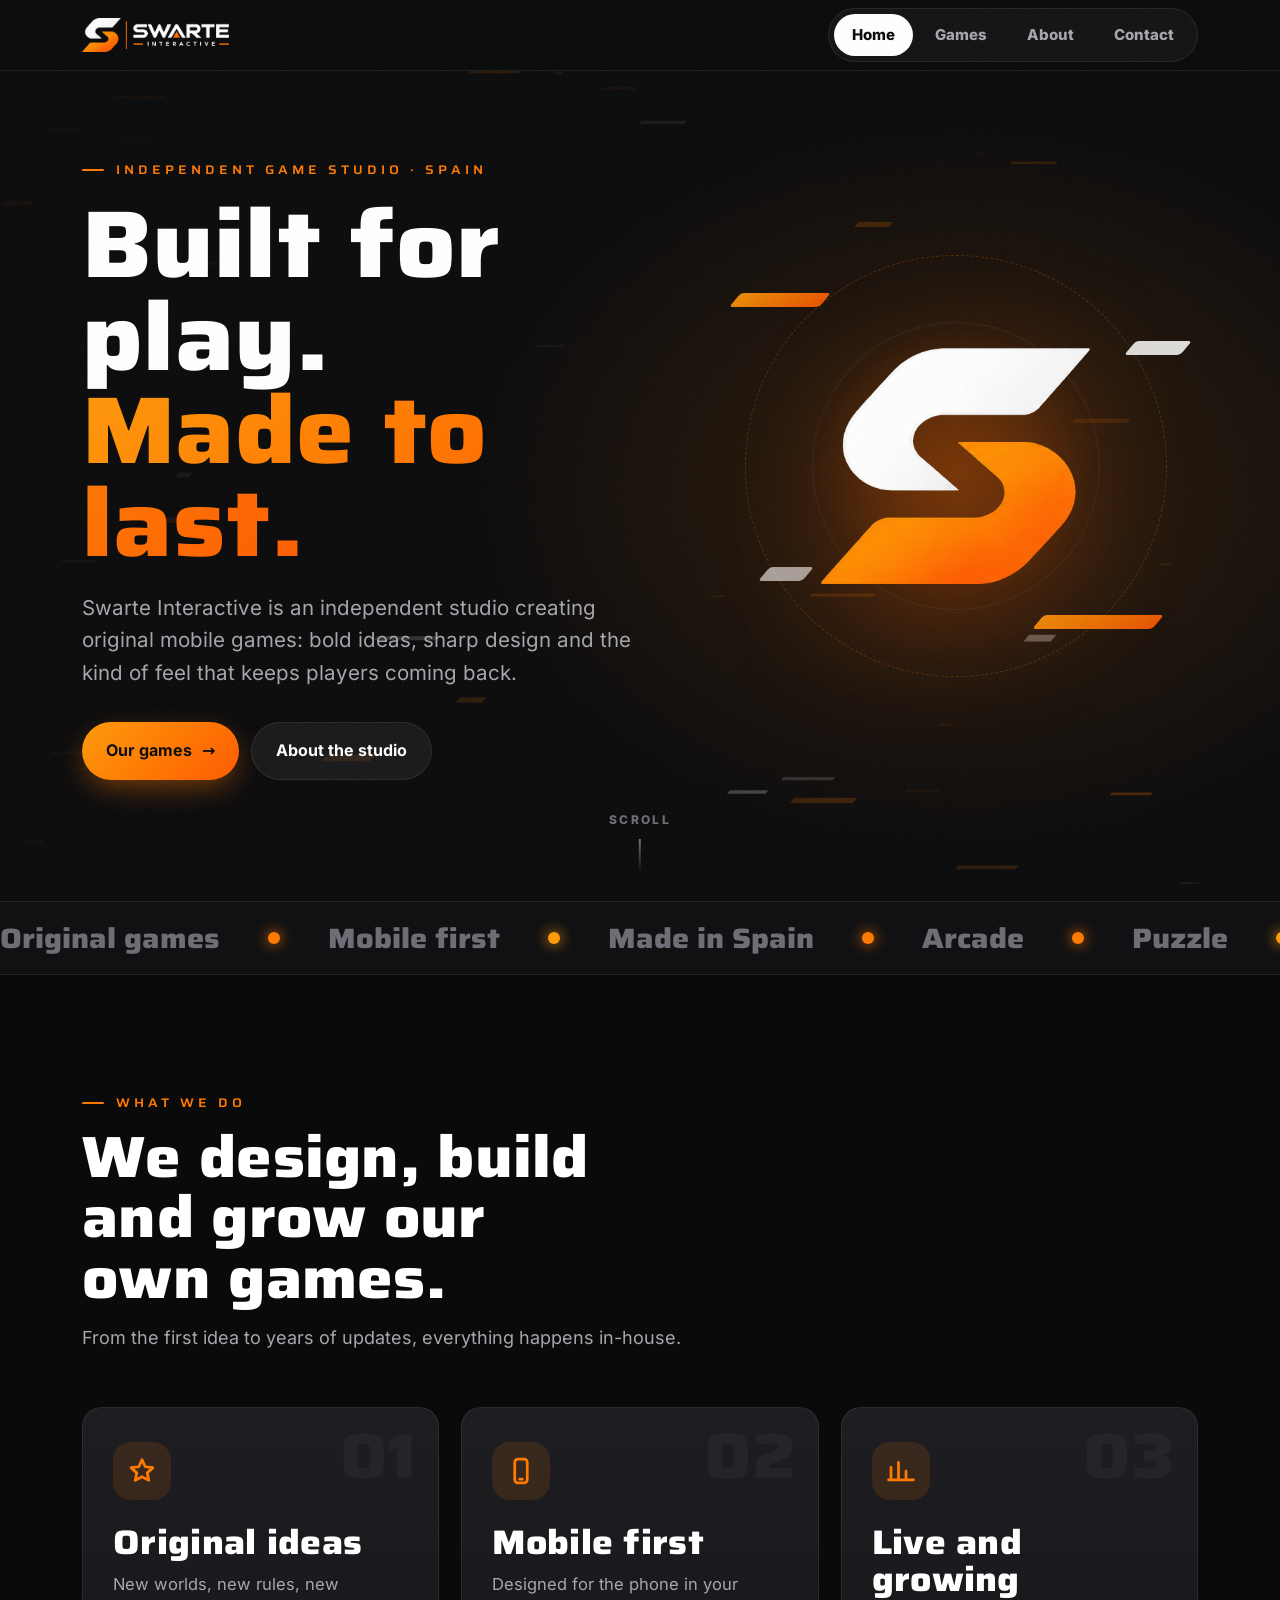
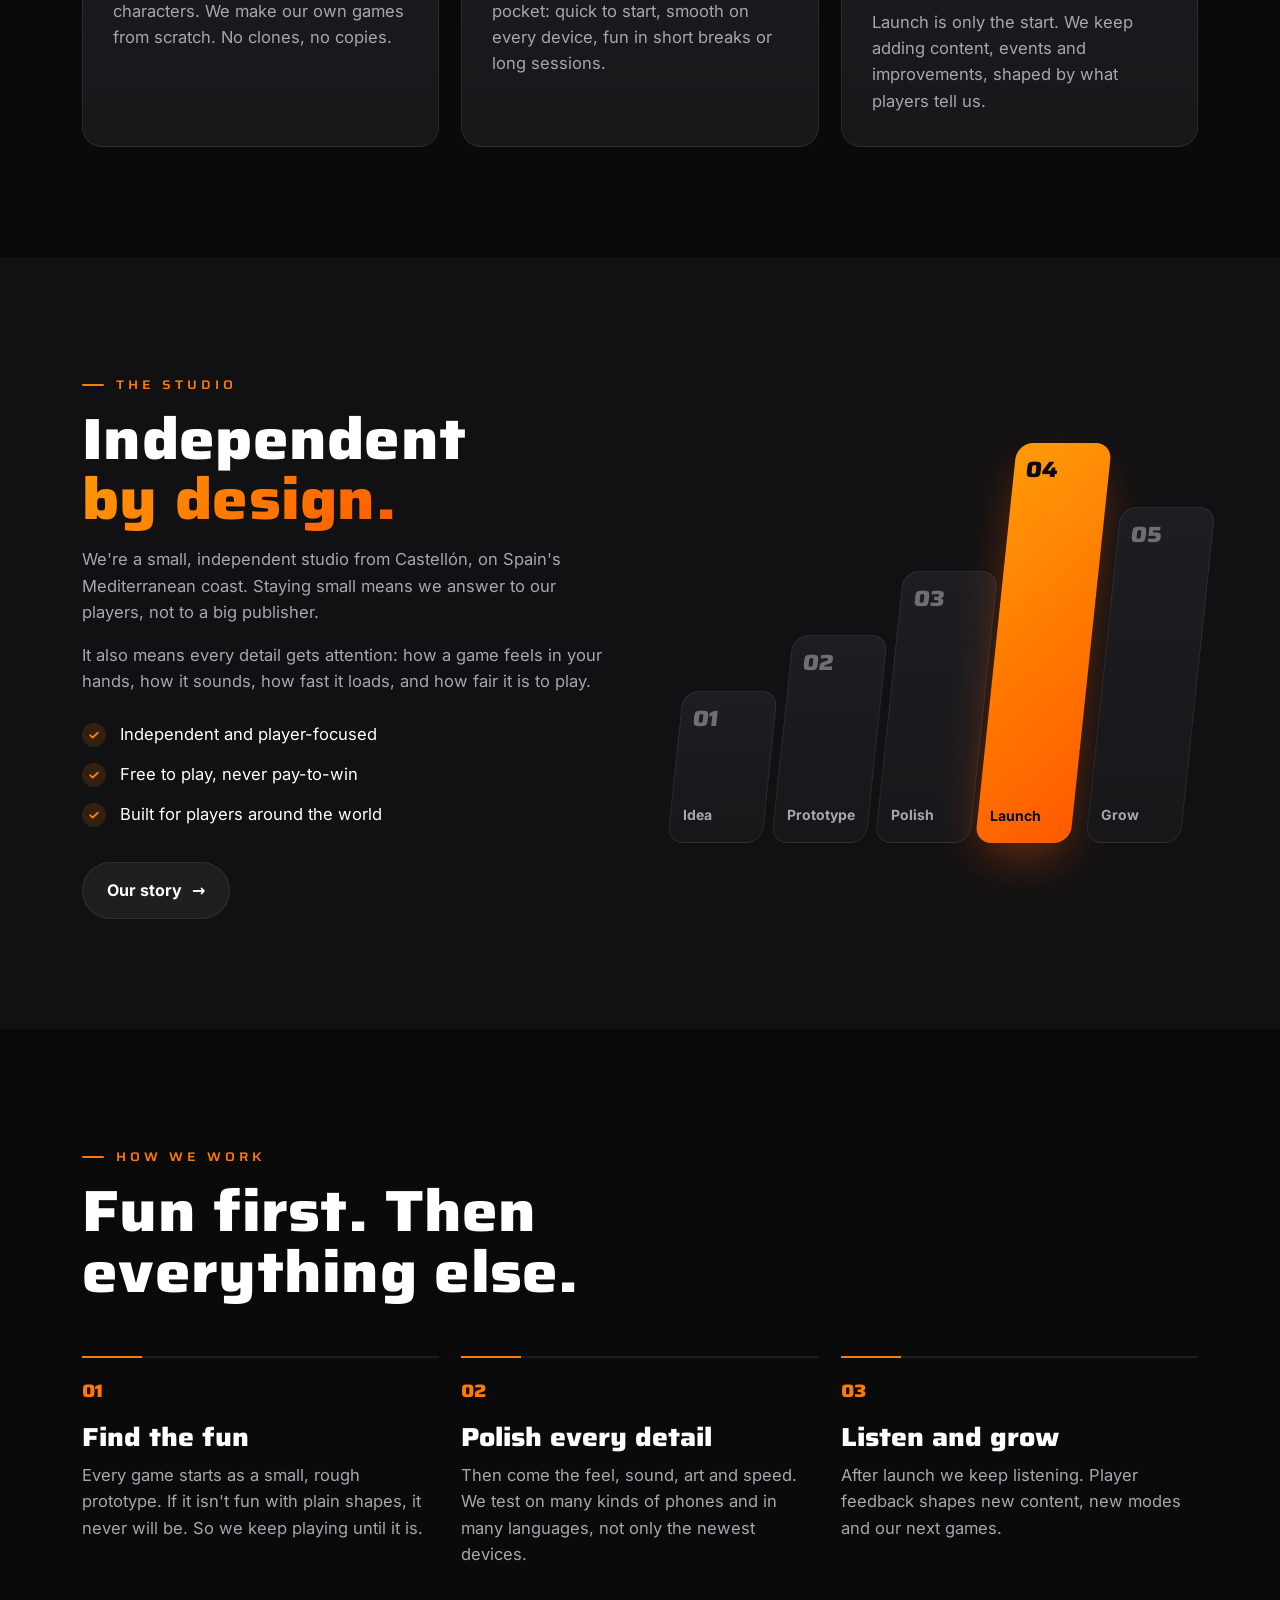
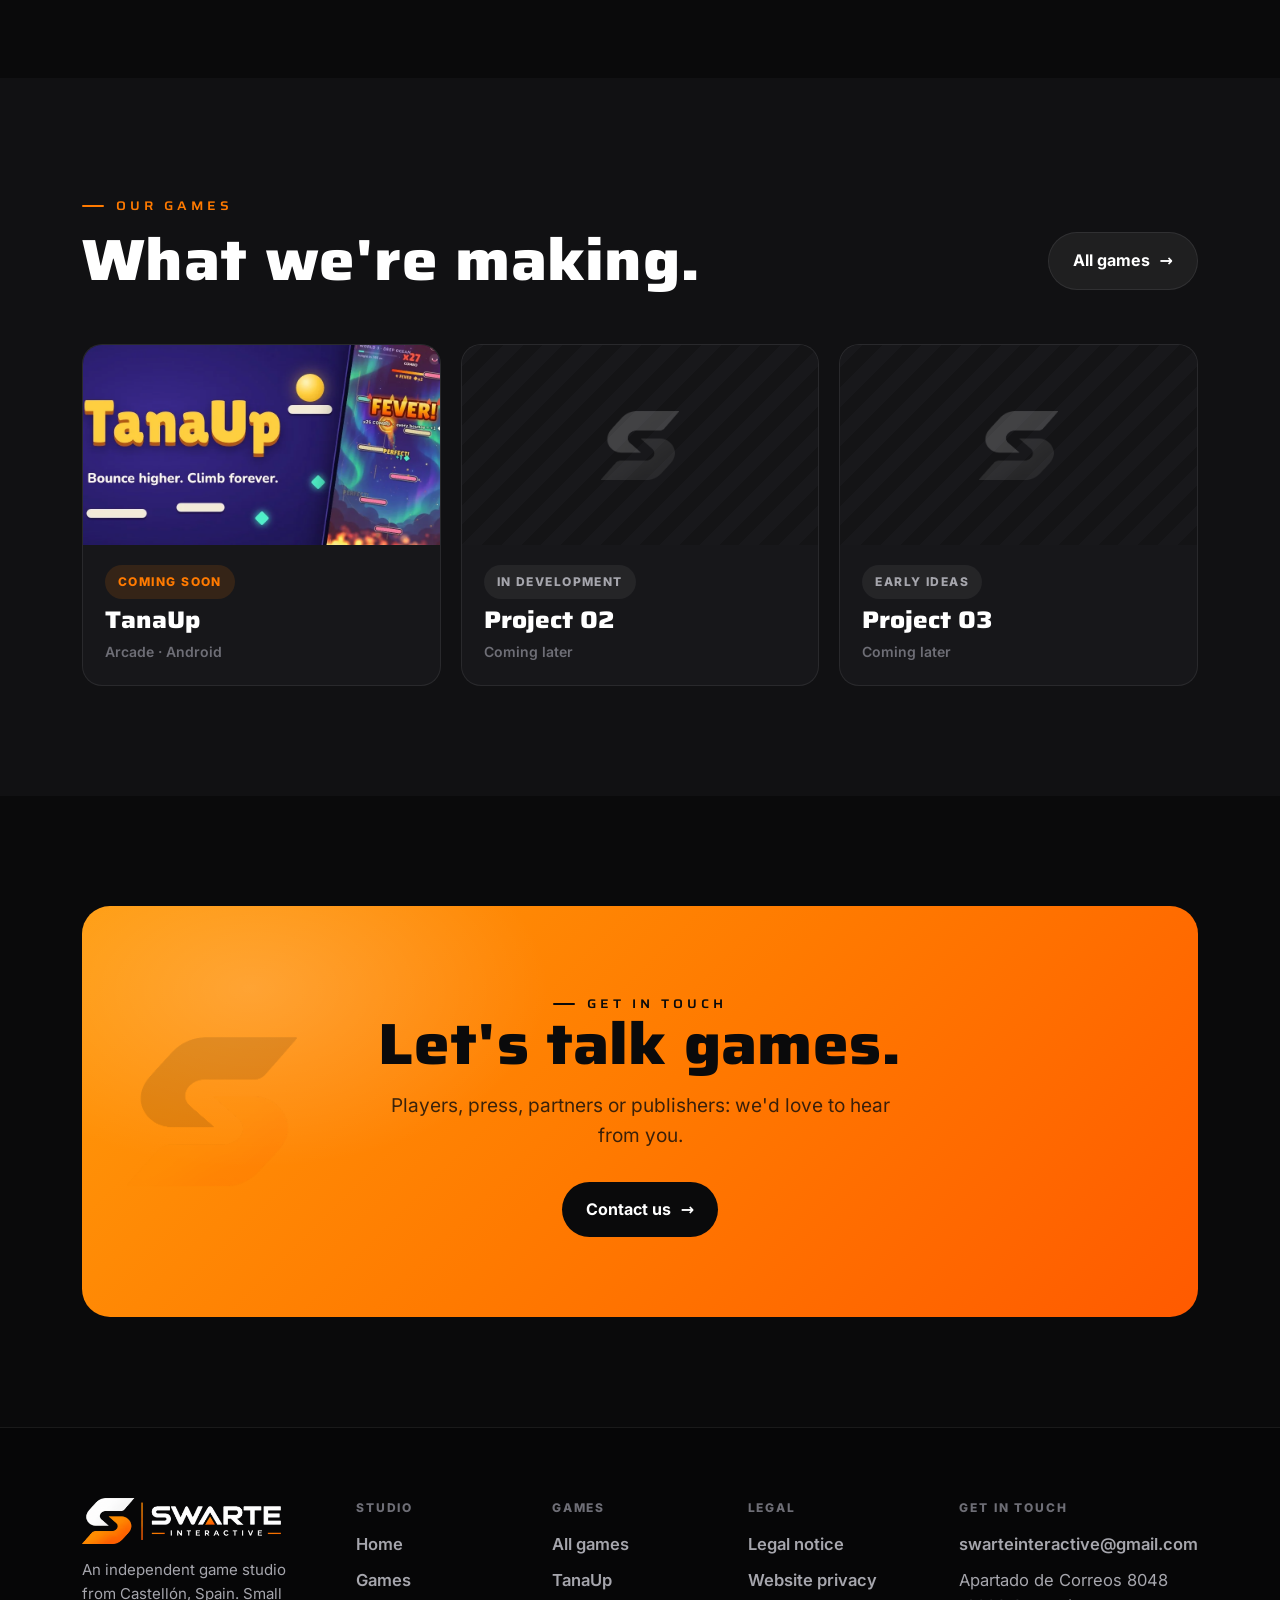
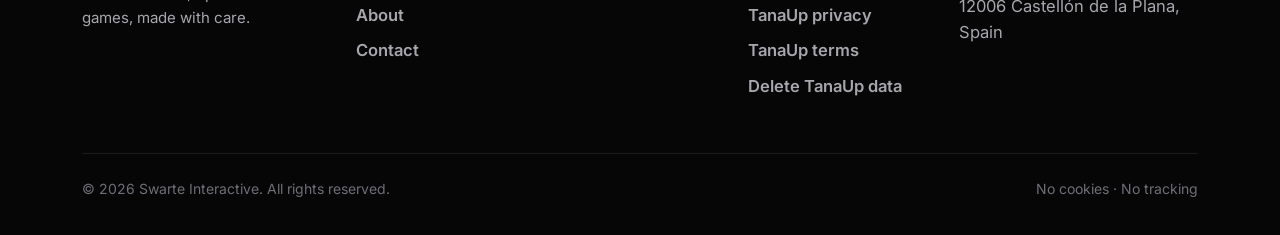
==== commit cc625410: "GDPR update: website privacy, intro without storage" ====
--- a/index.html
+++ b/index.html
@@ -13,7 +13,7 @@
 <link rel="apple-touch-icon" href="brand/apple-touch-icon.png">
 <link rel="stylesheet" href="fonts.css">
 <link rel="stylesheet" href="site.css">
-<script>/* studio intro: play once per visit */try{if(!sessionStorage.getItem('swIntro')&&!(window.matchMedia&&matchMedia('(prefers-reduced-motion: reduce)').matches))document.documentElement.classList.add('intro-on')}catch(e){document.documentElement.classList.add('intro-on')}</script>
+<script>/* studio intro: plays when you arrive from outside the site; nothing is stored */(function(){try{var r=document.referrer,same=r&&new URL(r).host===location.host,nav=performance.getEntriesByType&&performance.getEntriesByType('navigation')[0],bf=nav&&(nav.type==='back_forward'||nav.type==='reload'),rm=window.matchMedia&&matchMedia('(prefers-reduced-motion: reduce)').matches;if(!same&&!bf&&!rm)document.documentElement.classList.add('intro-on')}catch(e){}})()</script>
 </head>
 <body class="">
 <div id="intro" aria-label="Swarte Interactive intro">
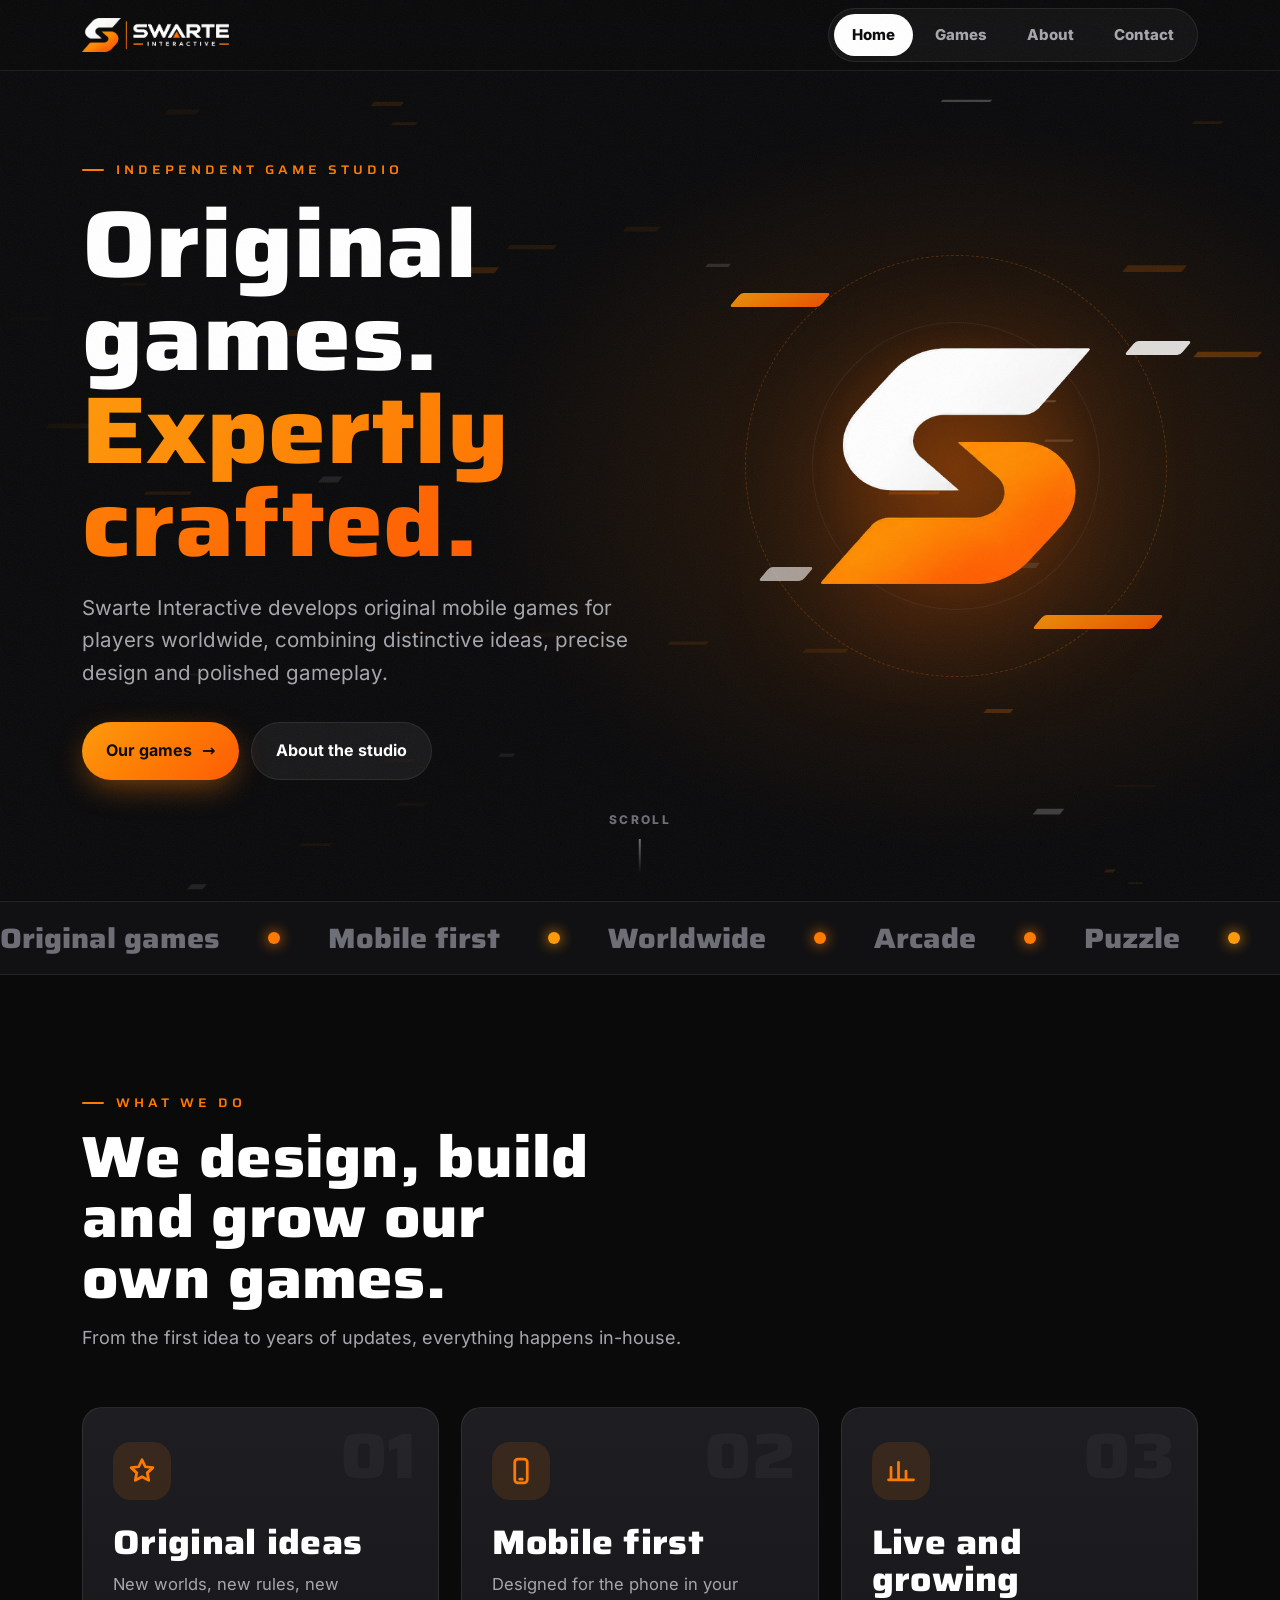
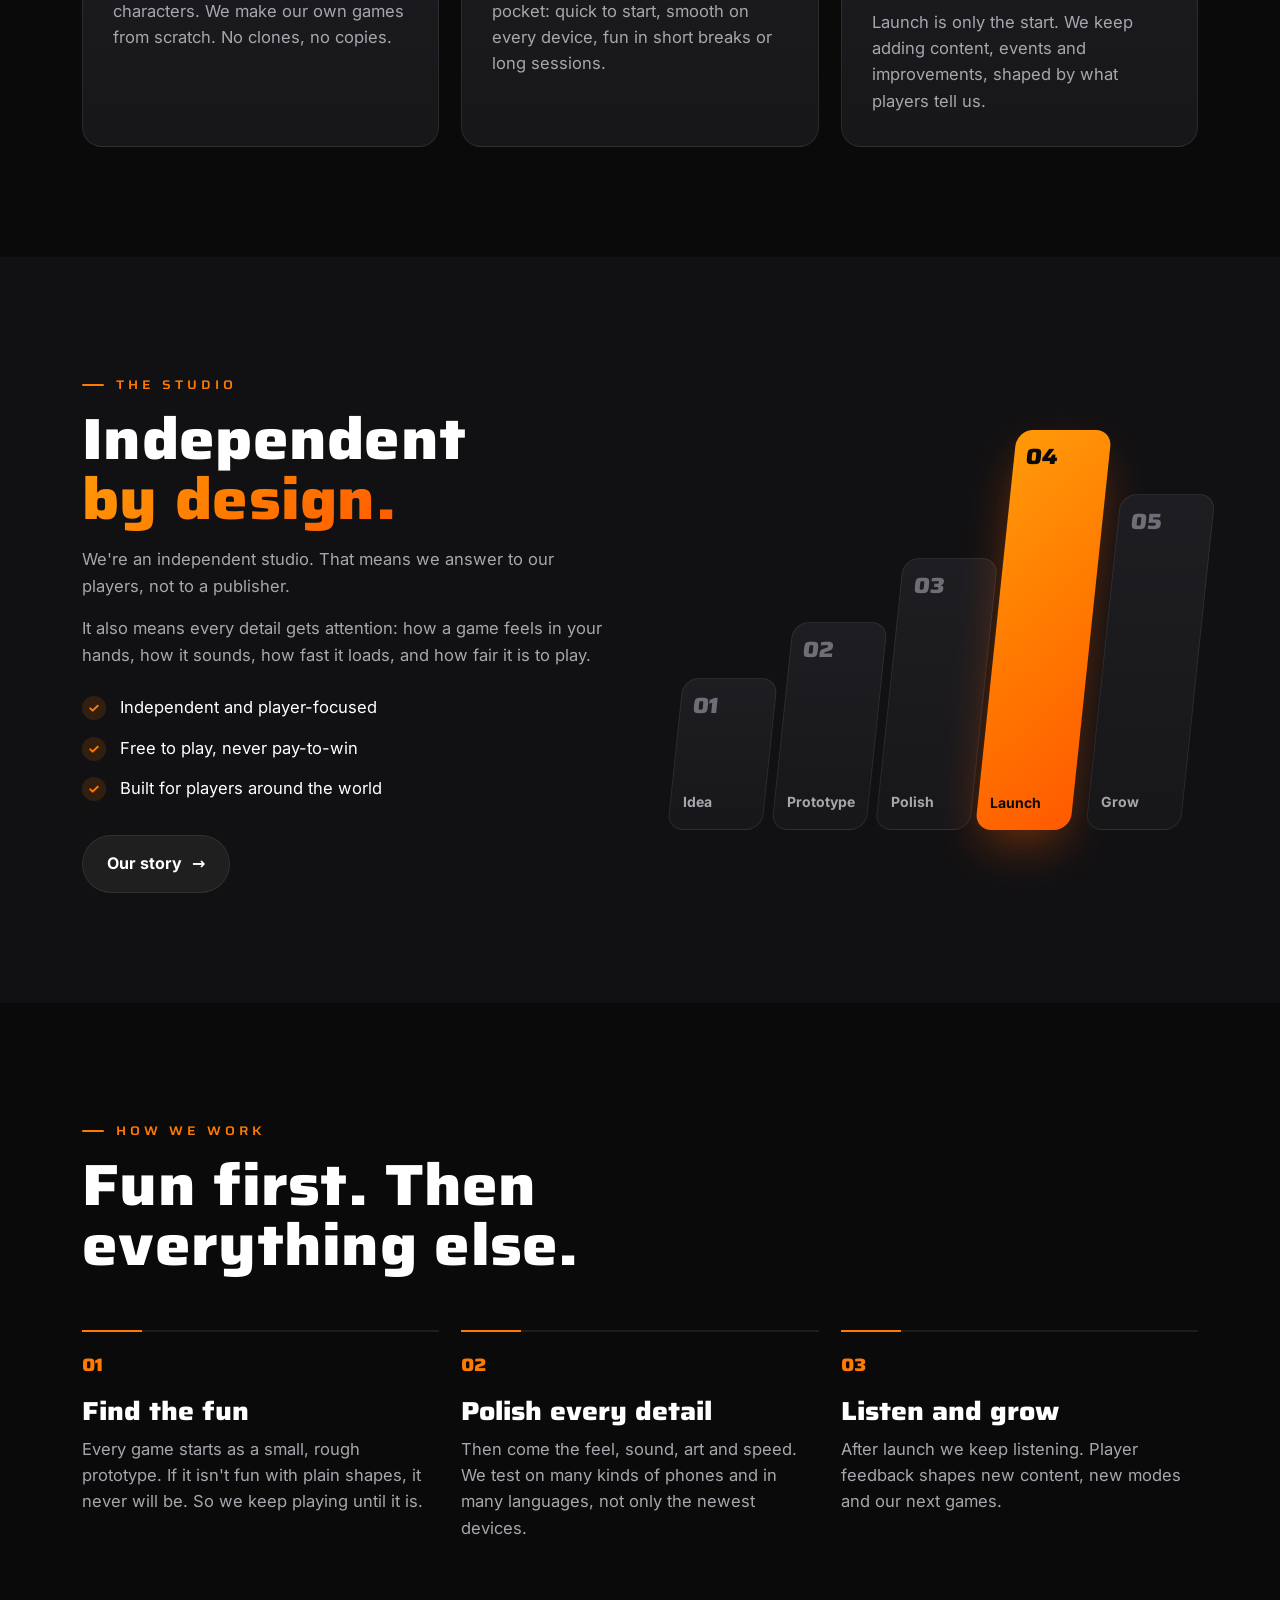
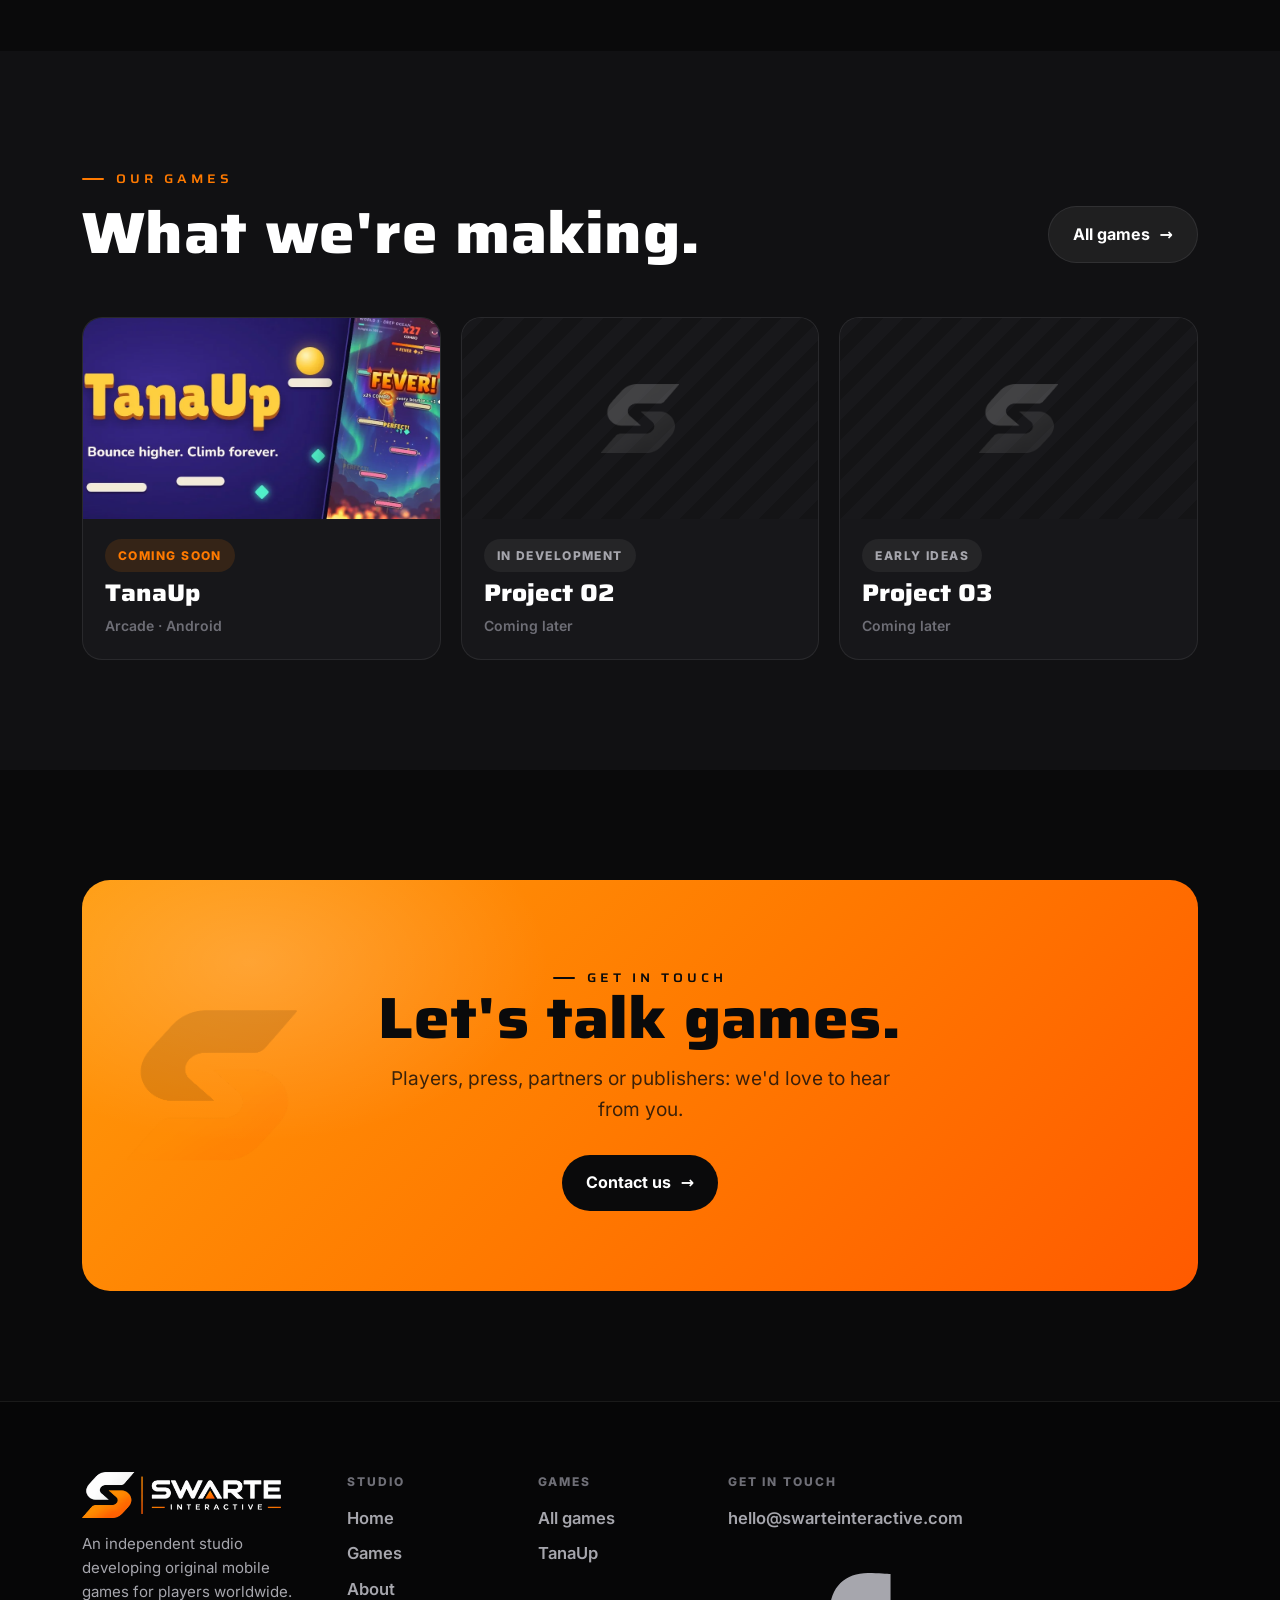
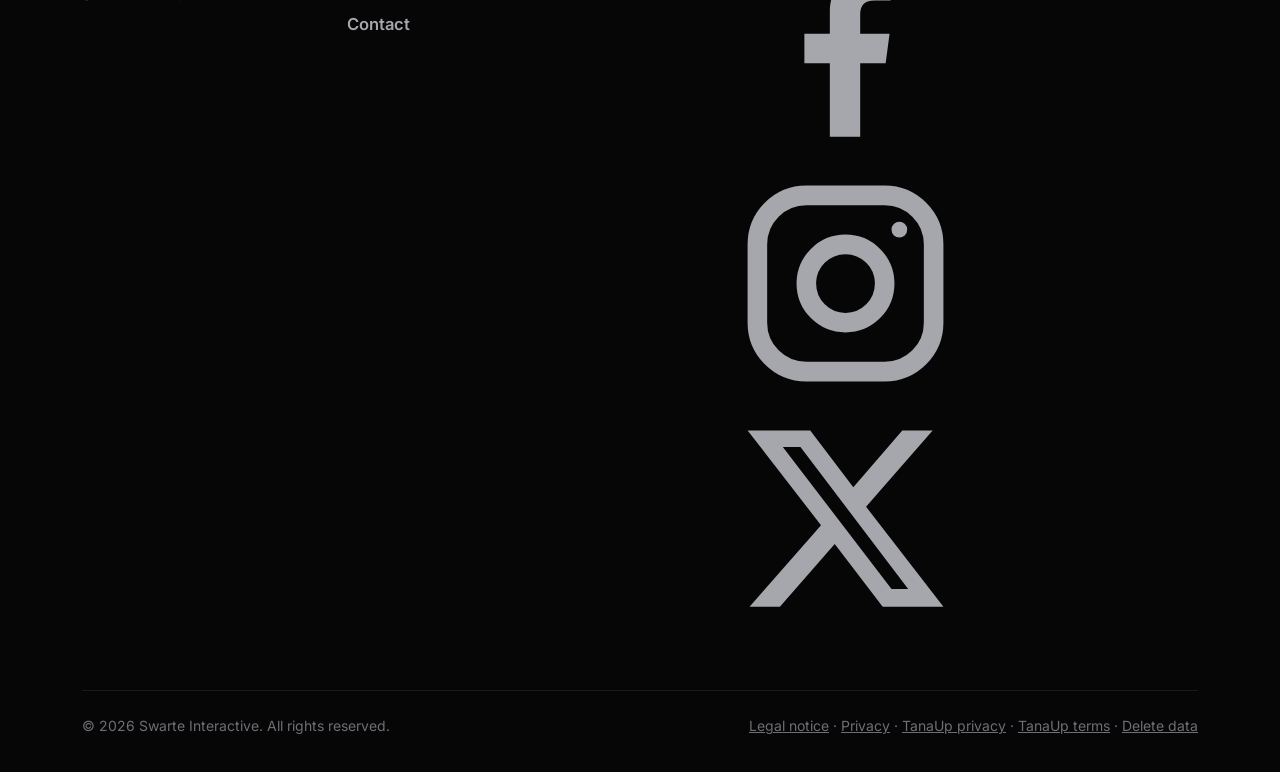
==== commit 73226f5e: "Redirect to swarteinteractive.com" ====
--- a/index.html
+++ b/index.html
@@ -4,16 +4,18 @@
 <meta charset="utf-8">
 <meta name="viewport" content="width=device-width,initial-scale=1,viewport-fit=cover">
 <title>Swarte Interactive – independent game studio</title>
-<meta name="description" content="Swarte Interactive is an independent game studio in Castellón, Spain, making bright, joyful mobile games.">
+<meta name="description" content="Swarte Interactive is an independent studio developing original mobile games for players worldwide.">
 <meta property="og:title" content="Swarte Interactive – independent game studio">
-<meta property="og:description" content="Swarte Interactive is an independent game studio in Castellón, Spain, making bright, joyful mobile games.">
+<meta property="og:description" content="Swarte Interactive is an independent studio developing original mobile games for players worldwide.">
 <meta name="theme-color" content="#0a0a0b">
-<meta property="og:image" content="https://swarteinteractive-design.github.io/brand/logo-original.jpg">
+<meta property="og:image" content="https://swarteinteractive.com/brand/logo-original.jpg">
+<link rel="canonical" href="https://swarteinteractive.com/">
 <link rel="icon" type="image/png" href="favicon.png">
 <link rel="apple-touch-icon" href="brand/apple-touch-icon.png">
 <link rel="stylesheet" href="fonts.css">
 <link rel="stylesheet" href="site.css">
 <script>/* studio intro: plays when you arrive from outside the site; nothing is stored */(function(){try{var r=document.referrer,same=r&&new URL(r).host===location.host,nav=performance.getEntriesByType&&performance.getEntriesByType('navigation')[0],bf=nav&&(nav.type==='back_forward'||nav.type==='reload'),rm=window.matchMedia&&matchMedia('(prefers-reduced-motion: reduce)').matches;if(!same&&!bf&&!rm)document.documentElement.classList.add('intro-on')}catch(e){}})()</script>
+<script type="application/ld+json">{"@context": "https://schema.org", "@type": "Organization", "name": "Swarte Interactive", "url": "https://swarteinteractive.com/", "logo": "https://swarteinteractive.com/brand/icon-512.png", "email": "hello@swarteinteractive.com", "description": "An independent studio developing original mobile games for players worldwide.", "sameAs": ["https://www.facebook.com/profile.php?id=61596510870677", "https://www.instagram.com/swarteinteractive/", "https://x.com/Swarteint"]}</script>
 </head>
 <body class="">
 <div id="intro" aria-label="Swarte Interactive intro">
@@ -35,9 +37,9 @@
   <canvas data-scene="shards" aria-hidden="true"></canvas>
   <div class="wrap hs-grid">
     <div class="copy">
-      <span class="eyebrow rv">Independent game studio · Spain</span>
-      <h1 class="h-xl rv d1">Built for play.<br><span class="grad-t">Made to last.</span></h1>
-      <p class="lead rv d2">Swarte Interactive is an independent studio creating original mobile games: bold ideas, sharp design and the kind of feel that keeps players coming back.</p>
+      <span class="eyebrow rv">Independent game studio</span>
+      <h1 class="h-xl rv d1">Original games.<br><span class="grad-t">Expertly crafted.</span></h1>
+      <p class="lead rv d2">Swarte Interactive develops original mobile games for players worldwide, combining distinctive ideas, precise design and polished gameplay.</p>
       <div class="btns rv d3">
         <a class="btn sun" href="games.html">Our games <span class="arr">→</span></a>
         <a class="btn ghost" href="about.html">About the studio</a>
@@ -53,7 +55,7 @@
 </section>
 
 <div class="marquee" aria-hidden="true"><div class="track">
-  <span>Original games</span><span>Mobile first</span><span>Made in Spain</span><span>Arcade</span><span>Puzzle</span><span>Casual</span><span>For players everywhere</span><span>Original games</span><span>Mobile first</span><span>Made in Spain</span><span>Arcade</span><span>Puzzle</span><span>Casual</span><span>For players everywhere</span>
+  <span>Original games</span><span>Mobile first</span><span>Worldwide</span><span>Arcade</span><span>Puzzle</span><span>Casual</span><span>For players everywhere</span><span>Original games</span><span>Mobile first</span><span>Worldwide</span><span>Arcade</span><span>Puzzle</span><span>Casual</span><span>For players everywhere</span>
 </div></div>
 
 <section>
@@ -76,7 +78,7 @@
     <div class="rv">
       <span class="eyebrow">The studio</span>
       <h2 class="h-l">Independent <span class="grad-t">by design.</span></h2>
-      <p>We're a small, independent studio from Castellón, on Spain's Mediterranean coast. Staying small means we answer to our players, not to a big publisher.</p>
+      <p>We're an independent studio. That means we answer to our players, not to a publisher.</p>
       <p>It also means every detail gets attention: how a game feels in your hands, how it sounds, how fast it loads, and how fair it is to play.</p>
       <ul class="checks">
         <li>Independent and player-focused</li>
@@ -144,14 +146,13 @@
     <div class="fgrid">
       <div class="fbrand">
         <a class="brand" href="index.html"><img class="logo" src="brand/logo-full.png" alt="Swarte Interactive" width="1460" height="337"></a>
-        <p>An independent game studio from Castellón, Spain. Small games, made with care.</p>
+        <p>An independent studio developing original mobile games for players worldwide.</p>
       </div>
       <div><h4>Studio</h4><ul><li><a href="index.html">Home</a></li><li><a href="games.html">Games</a></li><li><a href="about.html">About</a></li><li><a href="contact.html">Contact</a></li></ul></div>
       <div><h4>Games</h4><ul><li><a href="games.html">All games</a></li><li><a href="tanaup/index.html">TanaUp</a></li></ul></div>
-      <div><h4>Legal</h4><ul><li><a href="legal.html">Legal notice</a></li><li><a href="legal.html#privacy">Website privacy</a></li><li><a href="tanaup/privacy.html">TanaUp privacy</a></li><li><a href="tanaup/terms.html">TanaUp terms</a></li><li><a href="tanaup/delete-data.html">Delete TanaUp data</a></li></ul></div>
-      <div><h4>Get in touch</h4><ul><li><a href="mailto:swarteinteractive@gmail.com">swarteinteractive@gmail.com</a></li><li><span style="color:var(--muted)">Apartado de Correos 8048<br>12006 Castellón de la Plana, Spain</span></li></ul></div>
+      <div><h4>Get in touch</h4><ul><li><a href="mailto:hello@swarteinteractive.com">hello@swarteinteractive.com</a></li></ul><div class="social"><a href="https://www.facebook.com/profile.php?id=61596510870677" target="_blank" rel="noopener" aria-label="Swarte Interactive on Facebook" title="Facebook"><svg viewBox="0 0 24 24" fill="currentColor" aria-hidden="true"><path d="M13.5 21v-7.5h2.6l.4-3h-3V8.6c0-.9.3-1.5 1.5-1.5h1.6V4.4c-.3 0-1.2-.1-2.3-.1-2.3 0-3.9 1.4-3.9 4V10.5H7.8v3h2.6V21h3.1z"/></svg></a><a href="https://www.instagram.com/swarteinteractive/" target="_blank" rel="noopener" aria-label="Swarte Interactive on Instagram" title="Instagram"><svg viewBox="0 0 24 24" fill="none" stroke="currentColor" stroke-width="2" stroke-linecap="round" stroke-linejoin="round" aria-hidden="true"><rect x="3" y="3" width="18" height="18" rx="5"/><circle cx="12" cy="12" r="4"/><circle cx="17.5" cy="6.5" r=".8" fill="currentColor" stroke="none"/></svg></a><a href="https://x.com/Swarteint" target="_blank" rel="noopener" aria-label="Swarte Interactive on X" title="X"><svg viewBox="0 0 24 24" fill="currentColor" aria-hidden="true"><path d="M17.8 3h3.1l-6.8 7.8L22 21h-6.2l-4.9-6.4L5.3 21H2.2l7.3-8.3L2 3h6.4l4.4 5.8L17.8 3zm-1.1 16.2h1.7L7.4 4.7H5.6l11.1 14.5z"/></svg></a></div></div>
     </div>
-    <div class="fbottom"><span>© <span id="yr">2026</span> Swarte Interactive. All rights reserved.</span><span>No cookies · No tracking</span></div>
+    <div class="fbottom"><span>© <span id="yr">2026</span> Swarte Interactive. All rights reserved.</span><span class="flegal"><a href="legal.html">Legal notice</a> · <a href="legal.html#privacy">Privacy</a> · <a href="tanaup/privacy.html">TanaUp privacy</a> · <a href="tanaup/terms.html">TanaUp terms</a> · <a href="tanaup/delete-data.html">Delete data</a></span></div>
   </div>
 </footer>
 <script src="site.js"></script>
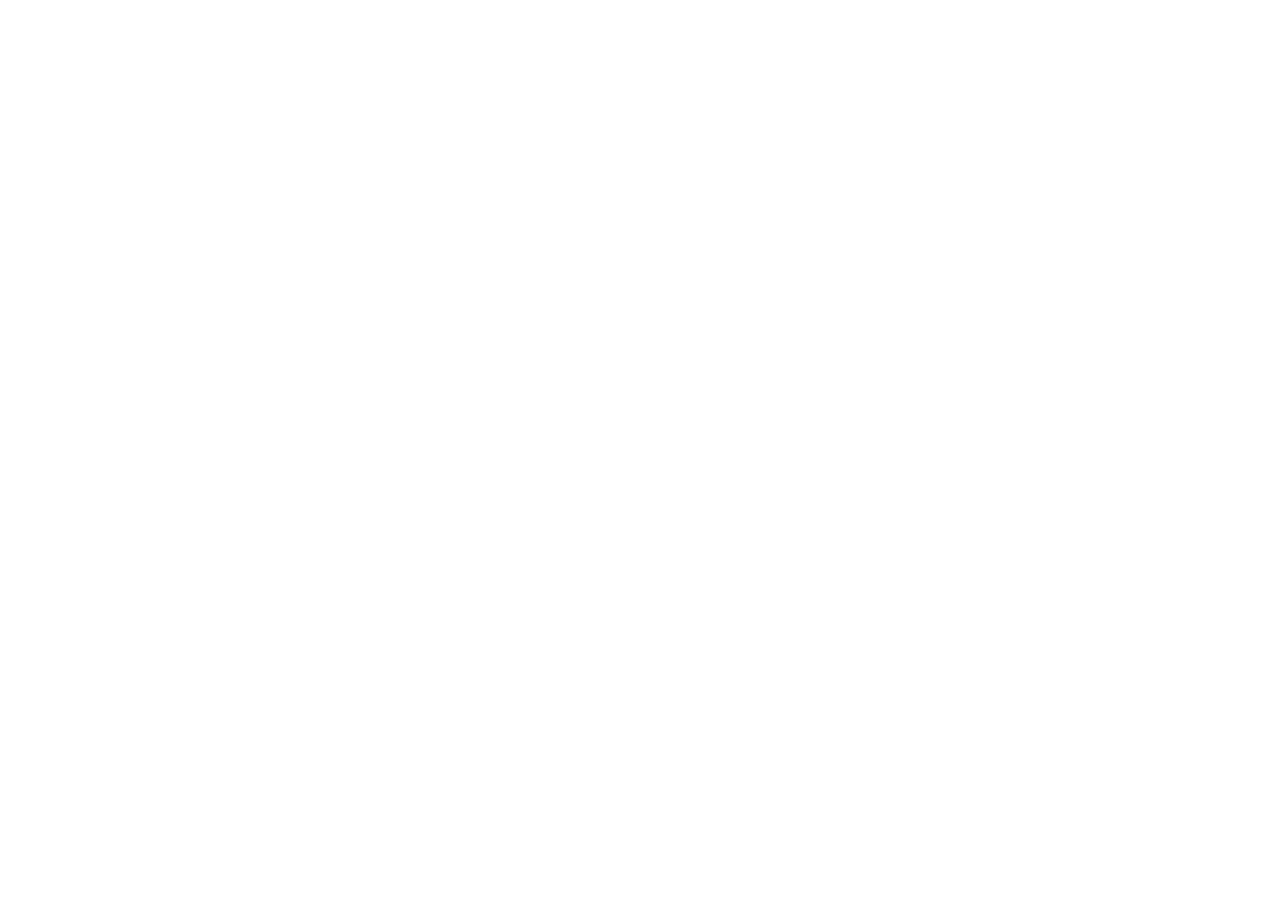
==== commit 1cc2b139: "Redirect main pages to swarteinteractive.com" ====
--- a/index.html
+++ b/index.html
@@ -1,160 +1,10 @@
-<!doctype html>
-<html lang="en">
-<head>
-<meta charset="utf-8">
-<meta name="viewport" content="width=device-width,initial-scale=1,viewport-fit=cover">
-<title>Swarte Interactive – independent game studio</title>
-<meta name="description" content="Swarte Interactive is an independent studio developing original mobile games for players worldwide.">
-<meta property="og:title" content="Swarte Interactive – independent game studio">
-<meta property="og:description" content="Swarte Interactive is an independent studio developing original mobile games for players worldwide.">
-<meta name="theme-color" content="#0a0a0b">
-<meta property="og:image" content="https://swarteinteractive.com/brand/logo-original.jpg">
+<!DOCTYPE html>
+<html lang="en"><head><meta charset="utf-8">
+<title>Moved to swarteinteractive.com</title>
+<meta name="viewport" content="width=device-width,initial-scale=1">
+<meta name="robots" content="noindex">
 <link rel="canonical" href="https://swarteinteractive.com/">
-<link rel="icon" type="image/png" href="favicon.png">
-<link rel="apple-touch-icon" href="brand/apple-touch-icon.png">
-<link rel="stylesheet" href="fonts.css">
-<link rel="stylesheet" href="site.css">
-<script>/* studio intro: plays when you arrive from outside the site; nothing is stored */(function(){try{var r=document.referrer,same=r&&new URL(r).host===location.host,nav=performance.getEntriesByType&&performance.getEntriesByType('navigation')[0],bf=nav&&(nav.type==='back_forward'||nav.type==='reload'),rm=window.matchMedia&&matchMedia('(prefers-reduced-motion: reduce)').matches;if(!same&&!bf&&!rm)document.documentElement.classList.add('intro-on')}catch(e){}})()</script>
-<script type="application/ld+json">{"@context": "https://schema.org", "@type": "Organization", "name": "Swarte Interactive", "url": "https://swarteinteractive.com/", "logo": "https://swarteinteractive.com/brand/icon-512.png", "email": "hello@swarteinteractive.com", "description": "An independent studio developing original mobile games for players worldwide.", "sameAs": ["https://www.facebook.com/profile.php?id=61596510870677", "https://www.instagram.com/swarteinteractive/", "https://x.com/Swarteint"]}</script>
-</head>
-<body class="">
-<div id="intro" aria-label="Swarte Interactive intro">
-  <video playsinline preload="auto"></video>
-  <button class="intro-sound" type="button" hidden>🔊 Sound on</button>
-  <button class="intro-skip" type="button">Skip ›</button>
-</div>
-<div class="grain" aria-hidden="true"></div>
-<header class="top">
-  <div class="wrap">
-    <a class="brand" href="index.html"><img class="logo" src="brand/logo-full.png" alt="Swarte Interactive" width="1460" height="337"></a>
-    <button class="menu-btn" aria-label="Menu" aria-expanded="false"><span></span><span></span><span></span></button>
-    <ul class="tabs"><li><a href="index.html" aria-current="page">Home</a></li><li><a href="games.html">Games</a></li><li><a href="about.html">About</a></li><li><a href="contact.html">Contact</a></li></ul>
-  </div>
-</header>
-<main>
-
-<section class="hero hero-studio">
-  <canvas data-scene="shards" aria-hidden="true"></canvas>
-  <div class="wrap hs-grid">
-    <div class="copy">
-      <span class="eyebrow rv">Independent game studio</span>
-      <h1 class="h-xl rv d1">Original games.<br><span class="grad-t">Expertly crafted.</span></h1>
-      <p class="lead rv d2">Swarte Interactive develops original mobile games for players worldwide, combining distinctive ideas, precise design and polished gameplay.</p>
-      <div class="btns rv d3">
-        <a class="btn sun" href="games.html">Our games <span class="arr">→</span></a>
-        <a class="btn ghost" href="about.html">About the studio</a>
-      </div>
-    </div>
-    <div class="hs-art rv d2" aria-hidden="true">
-      <div class="ring r1"></div><div class="ring r2"></div>
-      <span class="shard s1"></span><span class="shard s2"></span><span class="shard s3"></span><span class="shard s4"></span>
-      <img src="brand/logo-mark.png" alt="">
-    </div>
-  </div>
-  <div class="scroll-cue" aria-hidden="true">Scroll<i></i></div>
-</section>
-
-<div class="marquee" aria-hidden="true"><div class="track">
-  <span>Original games</span><span>Mobile first</span><span>Worldwide</span><span>Arcade</span><span>Puzzle</span><span>Casual</span><span>For players everywhere</span><span>Original games</span><span>Mobile first</span><span>Worldwide</span><span>Arcade</span><span>Puzzle</span><span>Casual</span><span>For players everywhere</span>
-</div></div>
-
-<section>
-  <div class="wrap">
-    <div class="sec-head rv">
-      <span class="eyebrow">What we do</span>
-      <h2 class="h-l">We design, build and grow our own games.</h2>
-      <p>From the first idea to years of updates, everything happens in-house.</p>
-    </div>
-    <div class="cards3">
-      <div class="vcard rv"><span class="num">01</span><div class="ico" style="background:#ff7a0022"><svg viewBox="0 0 24 24" fill="none" stroke="#ff7a00" stroke-width="2.2" stroke-linecap="round" stroke-linejoin="round"><path d="M12 3l2.6 5.6 6.1.7-4.5 4.2 1.2 6L12 16.6 6.6 19.5l1.2-6L3.3 9.3l6.1-.7z"/></svg></div><h3 class="h-m">Original ideas</h3><p>New worlds, new rules, new characters. We make our own games from scratch. No clones, no copies.</p></div>
-      <div class="vcard rv d1"><span class="num">02</span><div class="ico" style="background:#ff7a0022"><svg viewBox="0 0 24 24" fill="none" stroke="#ff7a00" stroke-width="2.2" stroke-linecap="round" stroke-linejoin="round"><rect x="7" y="2.5" width="10" height="19" rx="2.5"/><path d="M11 18.5h2"/></svg></div><h3 class="h-m">Mobile first</h3><p>Designed for the phone in your pocket: quick to start, smooth on every device, fun in short breaks or long sessions.</p></div>
-      <div class="vcard rv d2"><span class="num">03</span><div class="ico" style="background:#ff7a0022"><svg viewBox="0 0 24 24" fill="none" stroke="#ff7a00" stroke-width="2.2" stroke-linecap="round" stroke-linejoin="round"><path d="M4 19V9M10 19V5M16 19v-7M22 19H2"/></svg></div><h3 class="h-m">Live and growing</h3><p>Launch is only the start. We keep adding content, events and improvements, shaped by what players tell us.</p></div>
-    </div>
-  </div>
-</section>
-
-<section class="alt">
-  <div class="wrap split">
-    <div class="rv">
-      <span class="eyebrow">The studio</span>
-      <h2 class="h-l">Independent <span class="grad-t">by design.</span></h2>
-      <p>We're an independent studio. That means we answer to our players, not to a publisher.</p>
-      <p>It also means every detail gets attention: how a game feels in your hands, how it sounds, how fast it loads, and how fair it is to play.</p>
-      <ul class="checks">
-        <li>Independent and player-focused</li>
-        <li>Free to play, never pay-to-win</li>
-        <li>Built for players around the world</li>
-      </ul>
-      <div class="btns" style="margin-top:34px"><a class="btn ghost" href="about.html">Our story <span class="arr">→</span></a></div>
-    </div>
-    <div class="pillars rv d1" aria-hidden="true">
-      <div class="pl"><b>01</b><span>Idea</span></div>
-      <div class="pl"><b>02</b><span>Prototype</span></div>
-      <div class="pl"><b>03</b><span>Polish</span></div>
-      <div class="pl hot"><b>04</b><span>Launch</span></div>
-      <div class="pl"><b>05</b><span>Grow</span></div>
-    </div>
-  </div>
-</section>
-
-<section>
-  <div class="wrap">
-    <div class="sec-head rv">
-      <span class="eyebrow">How we work</span>
-      <h2 class="h-l">Fun first. Then everything else.</h2>
-    </div>
-    <div class="steps">
-      <div class="step rv"><h3>Find the fun</h3><p>Every game starts as a small, rough prototype. If it isn't fun with plain shapes, it never will be. So we keep playing until it is.</p></div>
-      <div class="step rv d1"><h3>Polish every detail</h3><p>Then come the feel, sound, art and speed. We test on many kinds of phones and in many languages, not only the newest devices.</p></div>
-      <div class="step rv d2"><h3>Listen and grow</h3><p>After launch we keep listening. Player feedback shapes new content, new modes and our next games.</p></div>
-    </div>
-  </div>
-</section>
-
-<section class="alt">
-  <div class="wrap">
-    <div class="sec-head rv" style="display:flex;justify-content:space-between;align-items:flex-end;gap:20px;max-width:none;flex-wrap:wrap">
-      <div><span class="eyebrow">Our games</span><h2 class="h-l" style="margin-bottom:0">What we're making.</h2></div>
-      <a class="btn ghost" href="games.html">All games <span class="arr">→</span></a>
-    </div>
-    <div class="gtiles">
-      <a class="gtile rv" href="tanaup/index.html">
-        <img src="tanaup/img/feature.webp" alt="TanaUp" width="1024" height="500">
-        <div><span class="chip">Coming soon</span><h3>TanaUp</h3><p>Arcade · Android</p></div>
-      </a>
-      <div class="gtile lock rv d1"><div class="ph"><img src="brand/logo-mark.png" alt=""></div><div><span class="chip">In development</span><h3>Project 02</h3><p>Coming later</p></div></div>
-      <div class="gtile lock rv d2"><div class="ph"><img src="brand/logo-mark.png" alt=""></div><div><span class="chip">Early ideas</span><h3>Project 03</h3><p>Coming later</p></div></div>
-    </div>
-  </div>
-</section>
-
-<section>
-  <div class="wrap">
-    <div class="cta rv">
-      <img src="brand/logo-mark-dark.png" alt="" aria-hidden="true" style="position:absolute;left:4%;top:50%;transform:translateY(-50%);width:170px;opacity:.12">
-      <span class="eyebrow" style="color:#0a0a0b">Get in touch</span>
-      <h2 class="h-l">Let's talk games.</h2>
-      <p>Players, press, partners or publishers: we'd love to hear from you.</p>
-      <div class="btns"><a class="btn dark" href="contact.html">Contact us <span class="arr">→</span></a></div>
-    </div>
-  </div>
-</section>
-
-</main>
-<footer>
-  <div class="wrap">
-    <div class="fgrid">
-      <div class="fbrand">
-        <a class="brand" href="index.html"><img class="logo" src="brand/logo-full.png" alt="Swarte Interactive" width="1460" height="337"></a>
-        <p>An independent studio developing original mobile games for players worldwide.</p>
-      </div>
-      <div><h4>Studio</h4><ul><li><a href="index.html">Home</a></li><li><a href="games.html">Games</a></li><li><a href="about.html">About</a></li><li><a href="contact.html">Contact</a></li></ul></div>
-      <div><h4>Games</h4><ul><li><a href="games.html">All games</a></li><li><a href="tanaup/index.html">TanaUp</a></li></ul></div>
-      <div><h4>Get in touch</h4><ul><li><a href="mailto:hello@swarteinteractive.com">hello@swarteinteractive.com</a></li></ul><div class="social"><a href="https://www.facebook.com/profile.php?id=61596510870677" target="_blank" rel="noopener" aria-label="Swarte Interactive on Facebook" title="Facebook"><svg viewBox="0 0 24 24" fill="currentColor" aria-hidden="true"><path d="M13.5 21v-7.5h2.6l.4-3h-3V8.6c0-.9.3-1.5 1.5-1.5h1.6V4.4c-.3 0-1.2-.1-2.3-.1-2.3 0-3.9 1.4-3.9 4V10.5H7.8v3h2.6V21h3.1z"/></svg></a><a href="https://www.instagram.com/swarteinteractive/" target="_blank" rel="noopener" aria-label="Swarte Interactive on Instagram" title="Instagram"><svg viewBox="0 0 24 24" fill="none" stroke="currentColor" stroke-width="2" stroke-linecap="round" stroke-linejoin="round" aria-hidden="true"><rect x="3" y="3" width="18" height="18" rx="5"/><circle cx="12" cy="12" r="4"/><circle cx="17.5" cy="6.5" r=".8" fill="currentColor" stroke="none"/></svg></a><a href="https://x.com/Swarteint" target="_blank" rel="noopener" aria-label="Swarte Interactive on X" title="X"><svg viewBox="0 0 24 24" fill="currentColor" aria-hidden="true"><path d="M17.8 3h3.1l-6.8 7.8L22 21h-6.2l-4.9-6.4L5.3 21H2.2l7.3-8.3L2 3h6.4l4.4 5.8L17.8 3zm-1.1 16.2h1.7L7.4 4.7H5.6l11.1 14.5z"/></svg></a></div></div>
-    </div>
-    <div class="fbottom"><span>© <span id="yr">2026</span> Swarte Interactive. All rights reserved.</span><span class="flegal"><a href="legal.html">Legal notice</a> · <a href="legal.html#privacy">Privacy</a> · <a href="tanaup/privacy.html">TanaUp privacy</a> · <a href="tanaup/terms.html">TanaUp terms</a> · <a href="tanaup/delete-data.html">Delete data</a></span></div>
-  </div>
-</footer>
-<script src="site.js"></script>
-</body>
-</html>
+<meta http-equiv="refresh" content="0; url=https://swarteinteractive.com/">
+<script>location.replace("https://swarteinteractive.com/"+location.hash)</script>
+<style>body{font:16px/1.5 system-ui,sans-serif;background:#0a0a0b;color:#fff;display:grid;place-items:center;min-height:100vh;margin:0;text-align:center}a{color:#ff7a00}</style>
+</head><body><p>Swarte Interactive has moved.<br><a href="https://swarteinteractive.com/">Continue to swarteinteractive.com</a></p></body></html>
